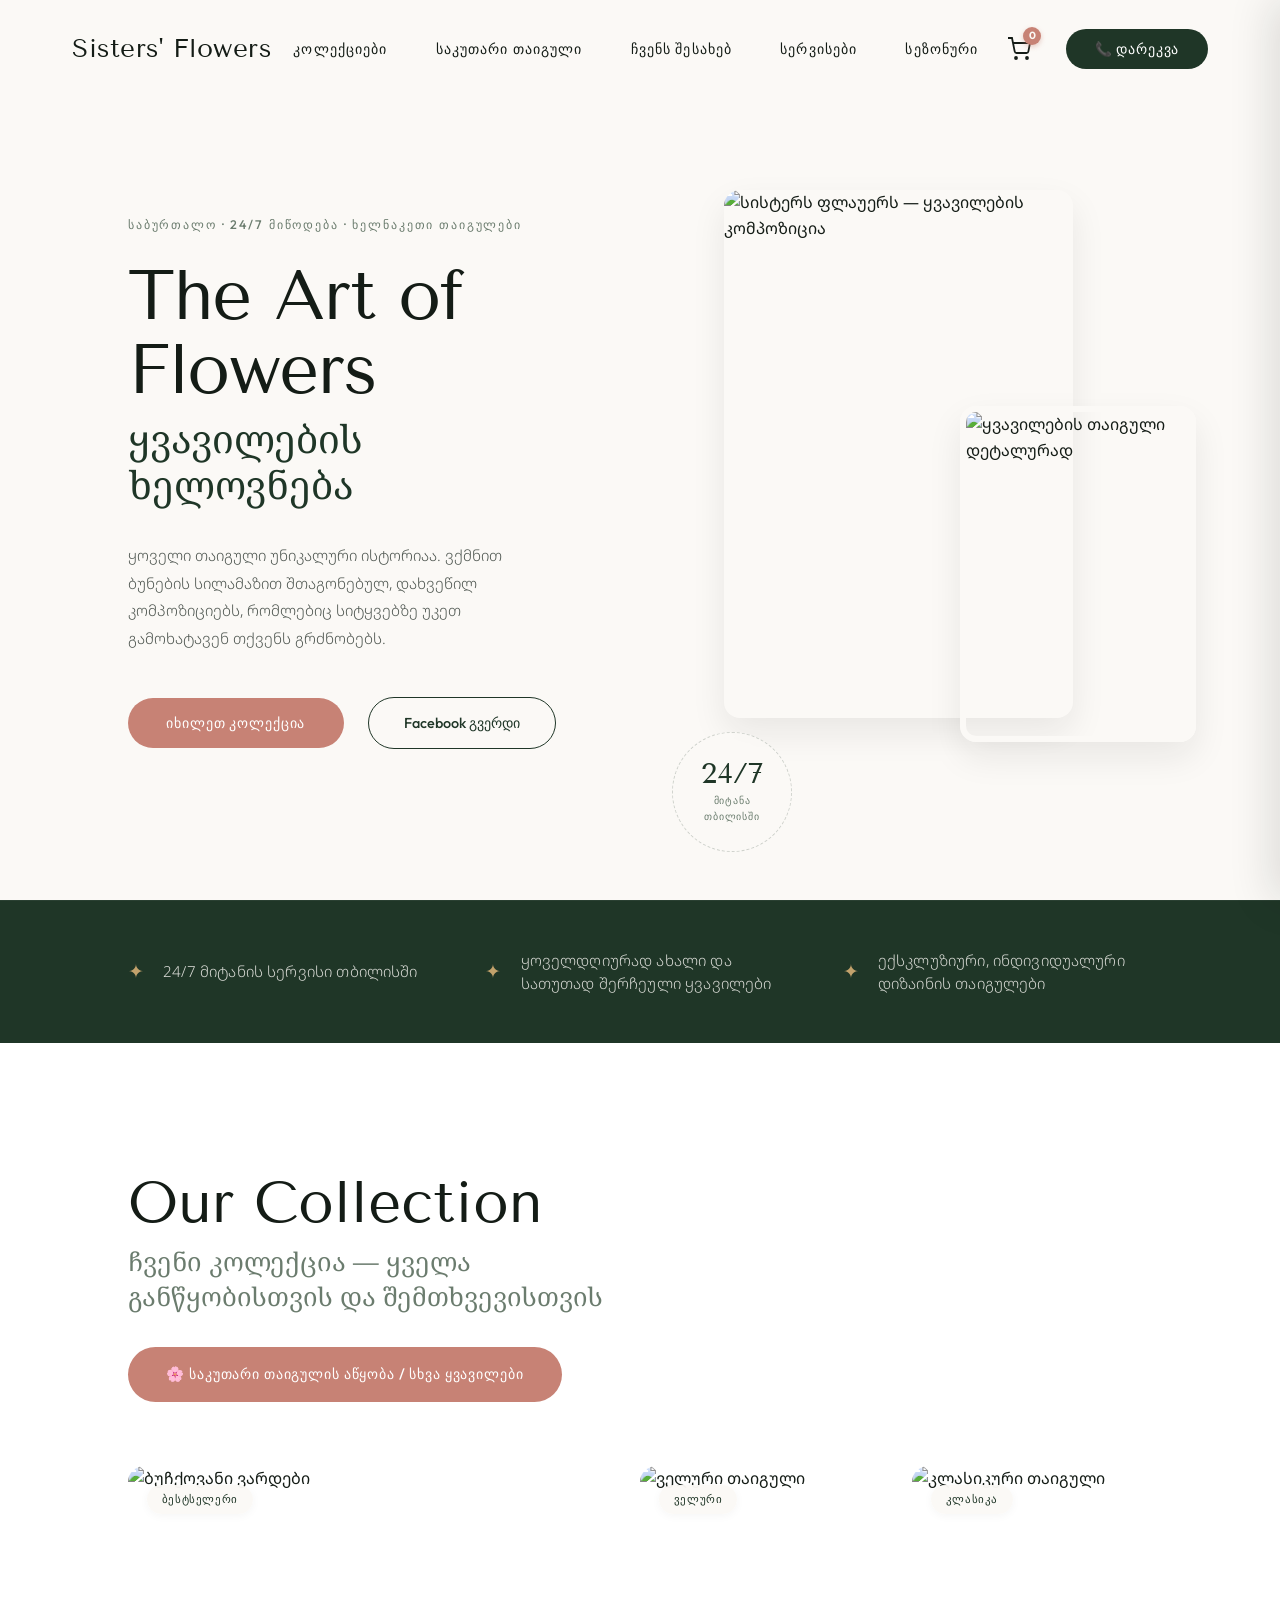
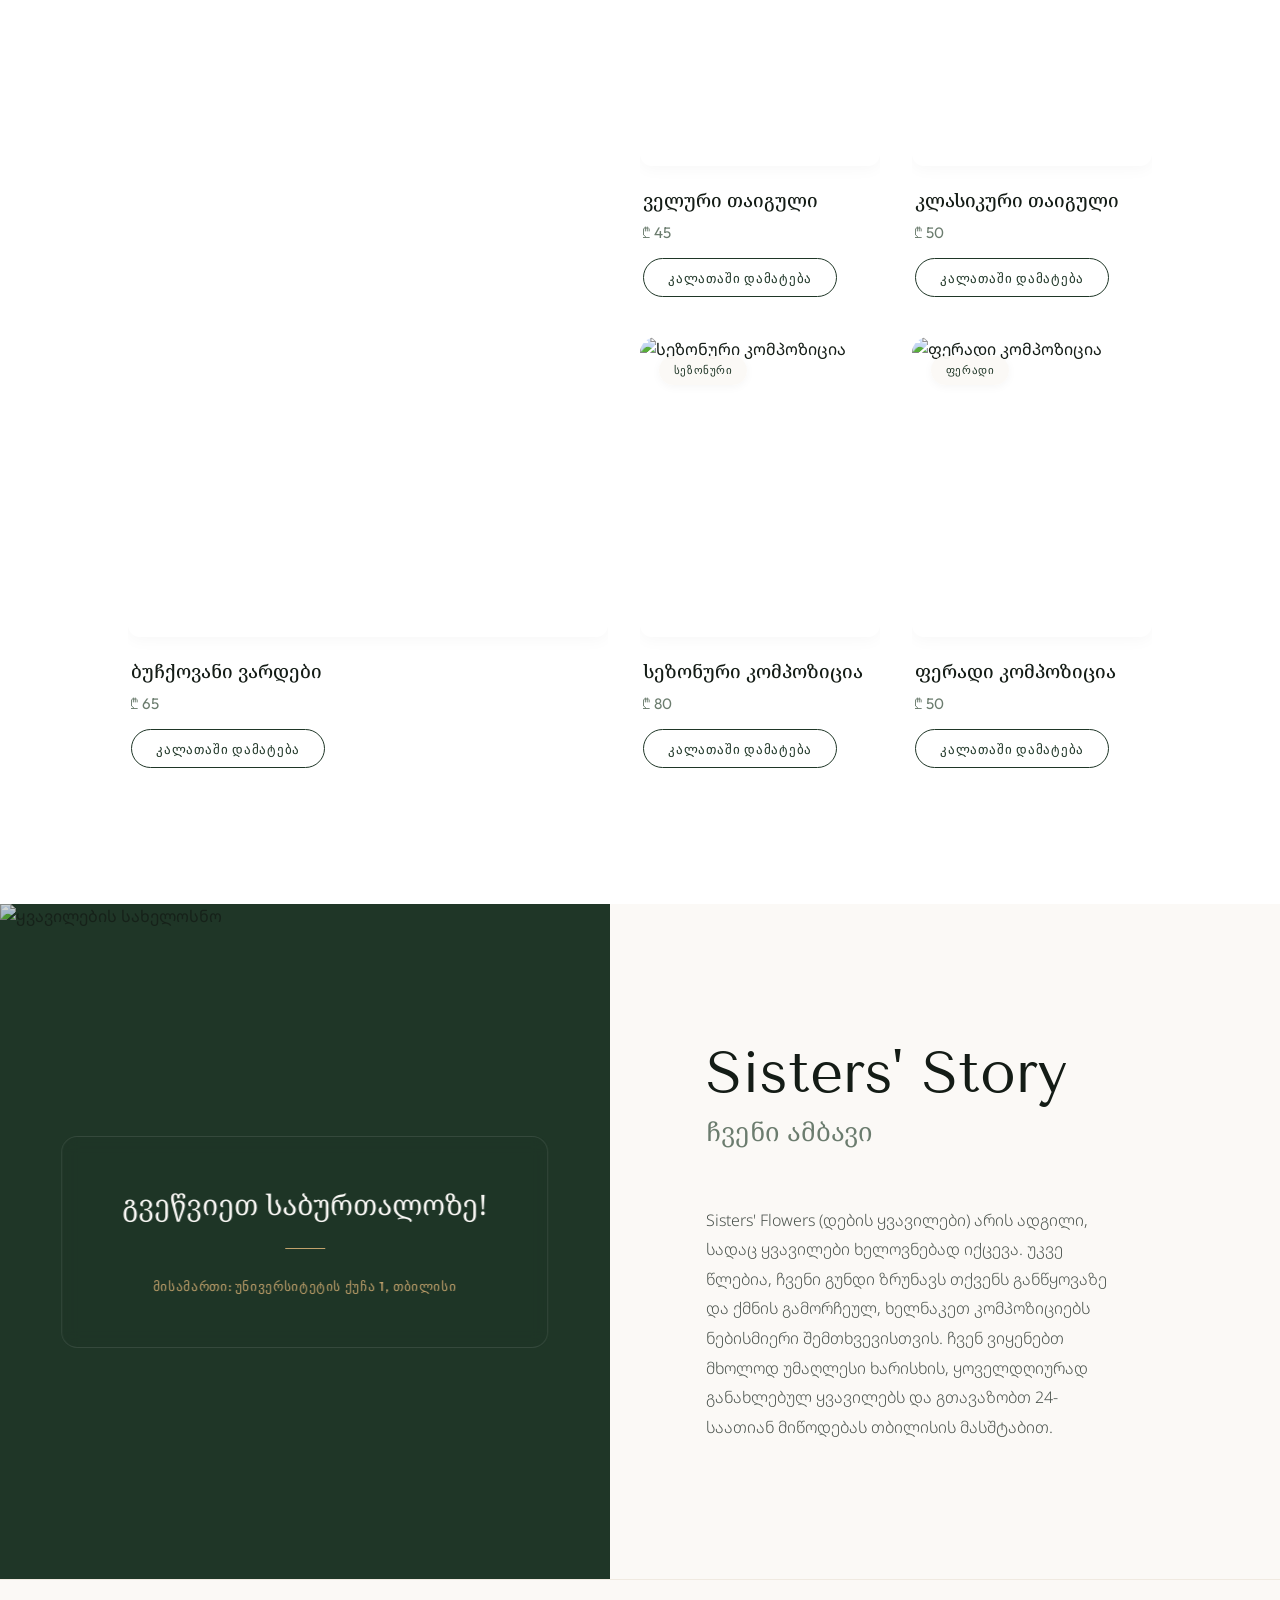
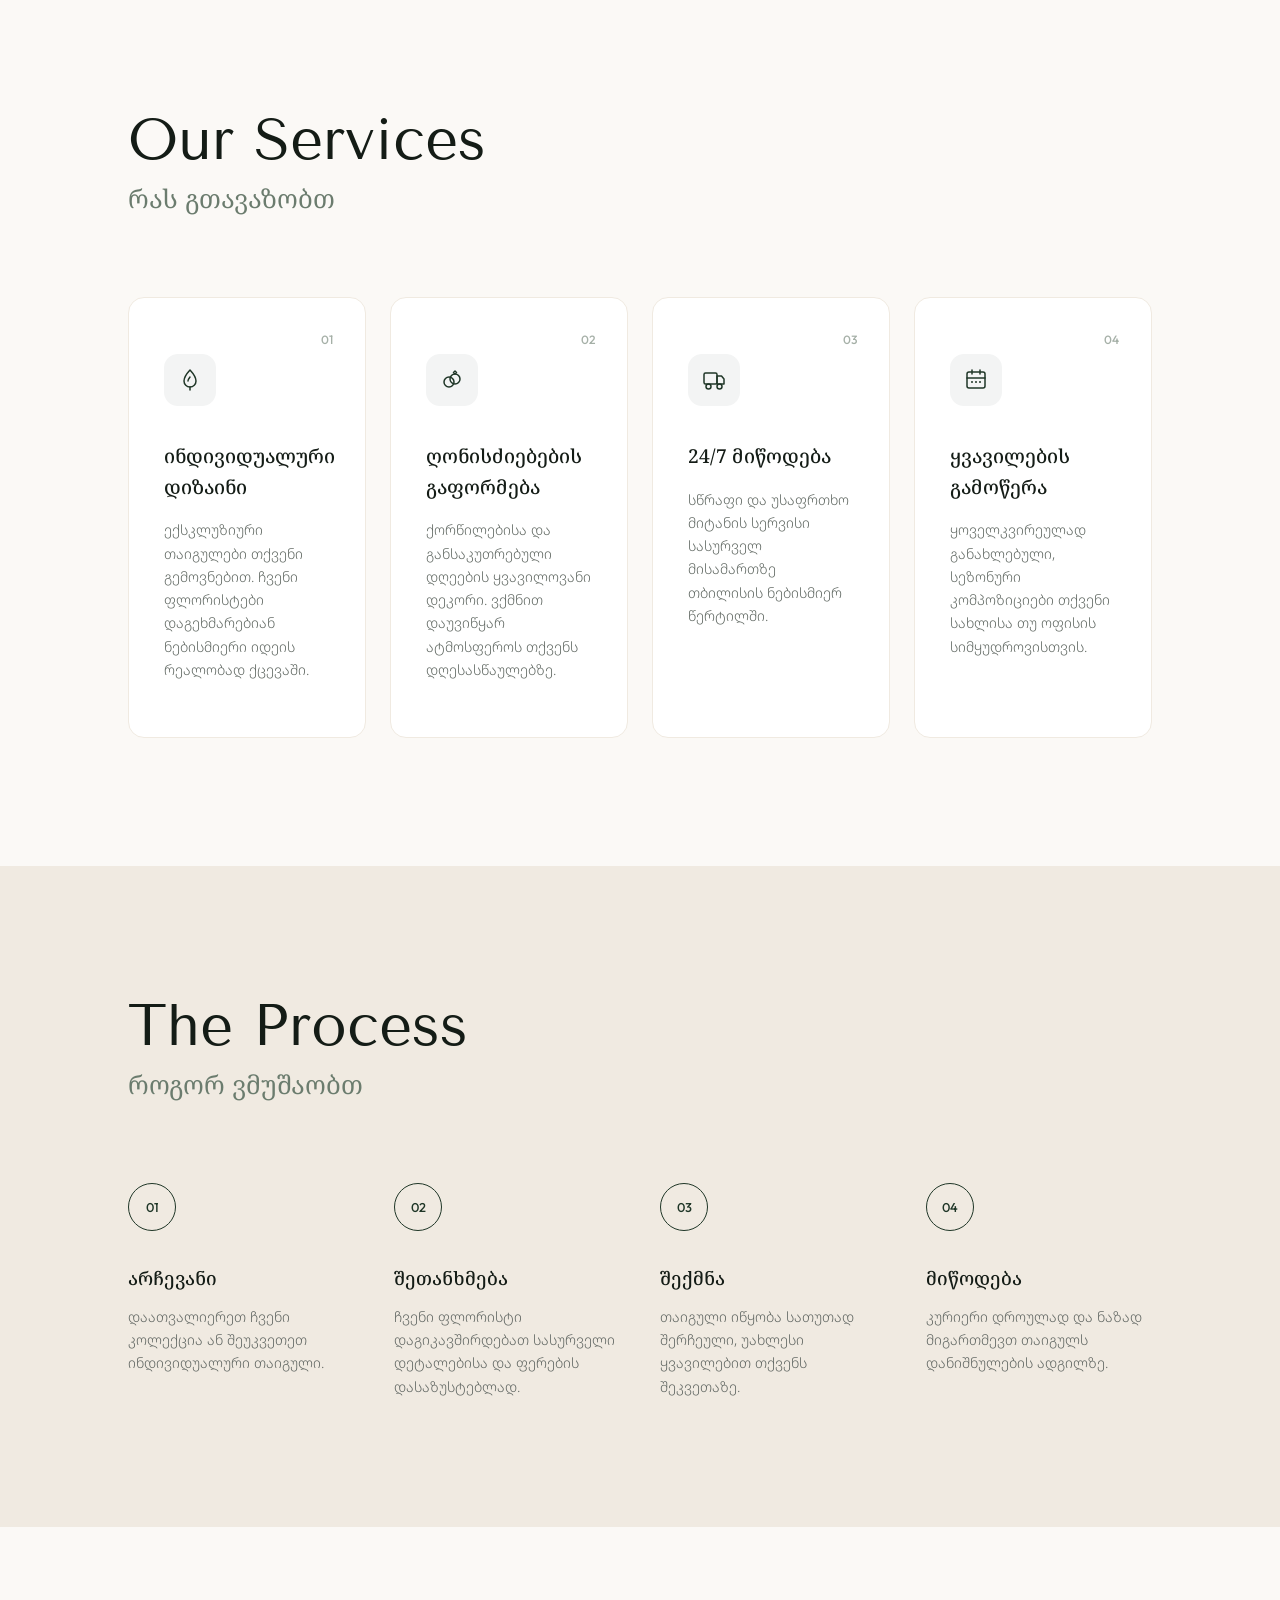
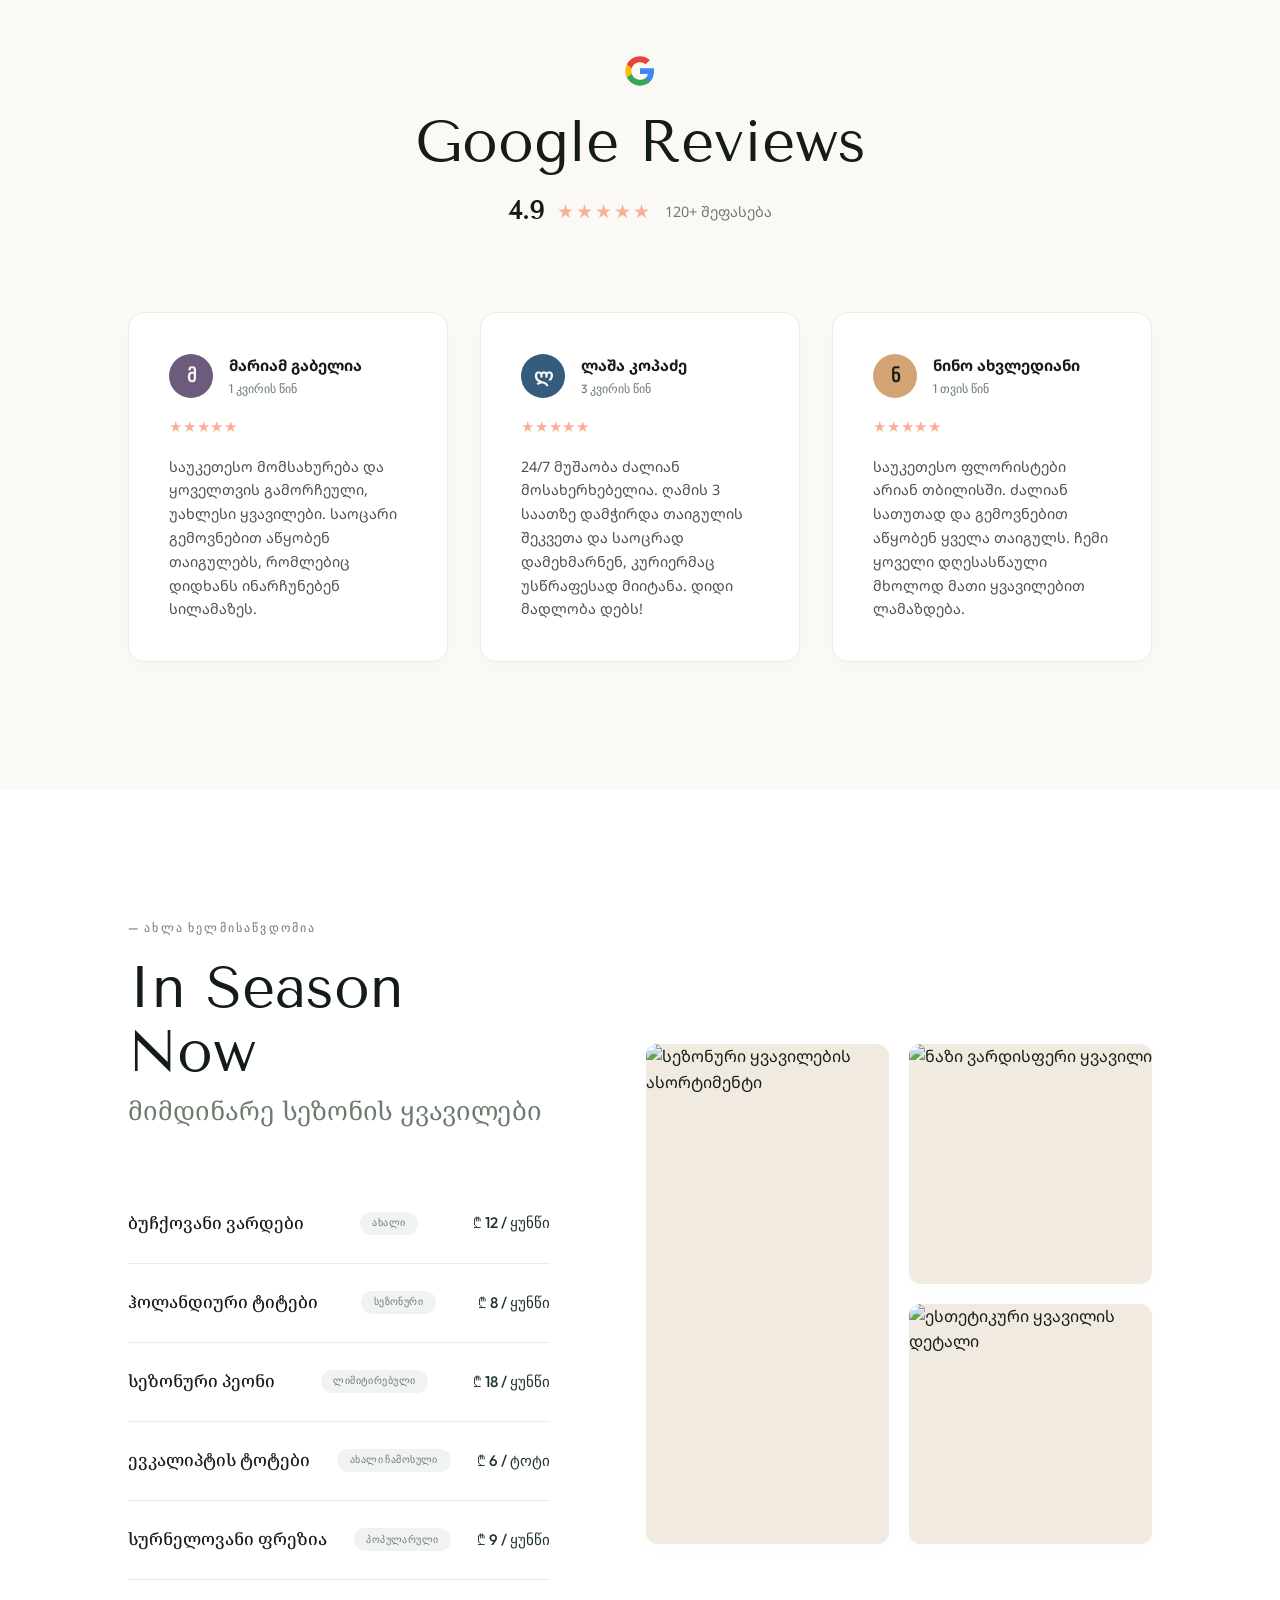
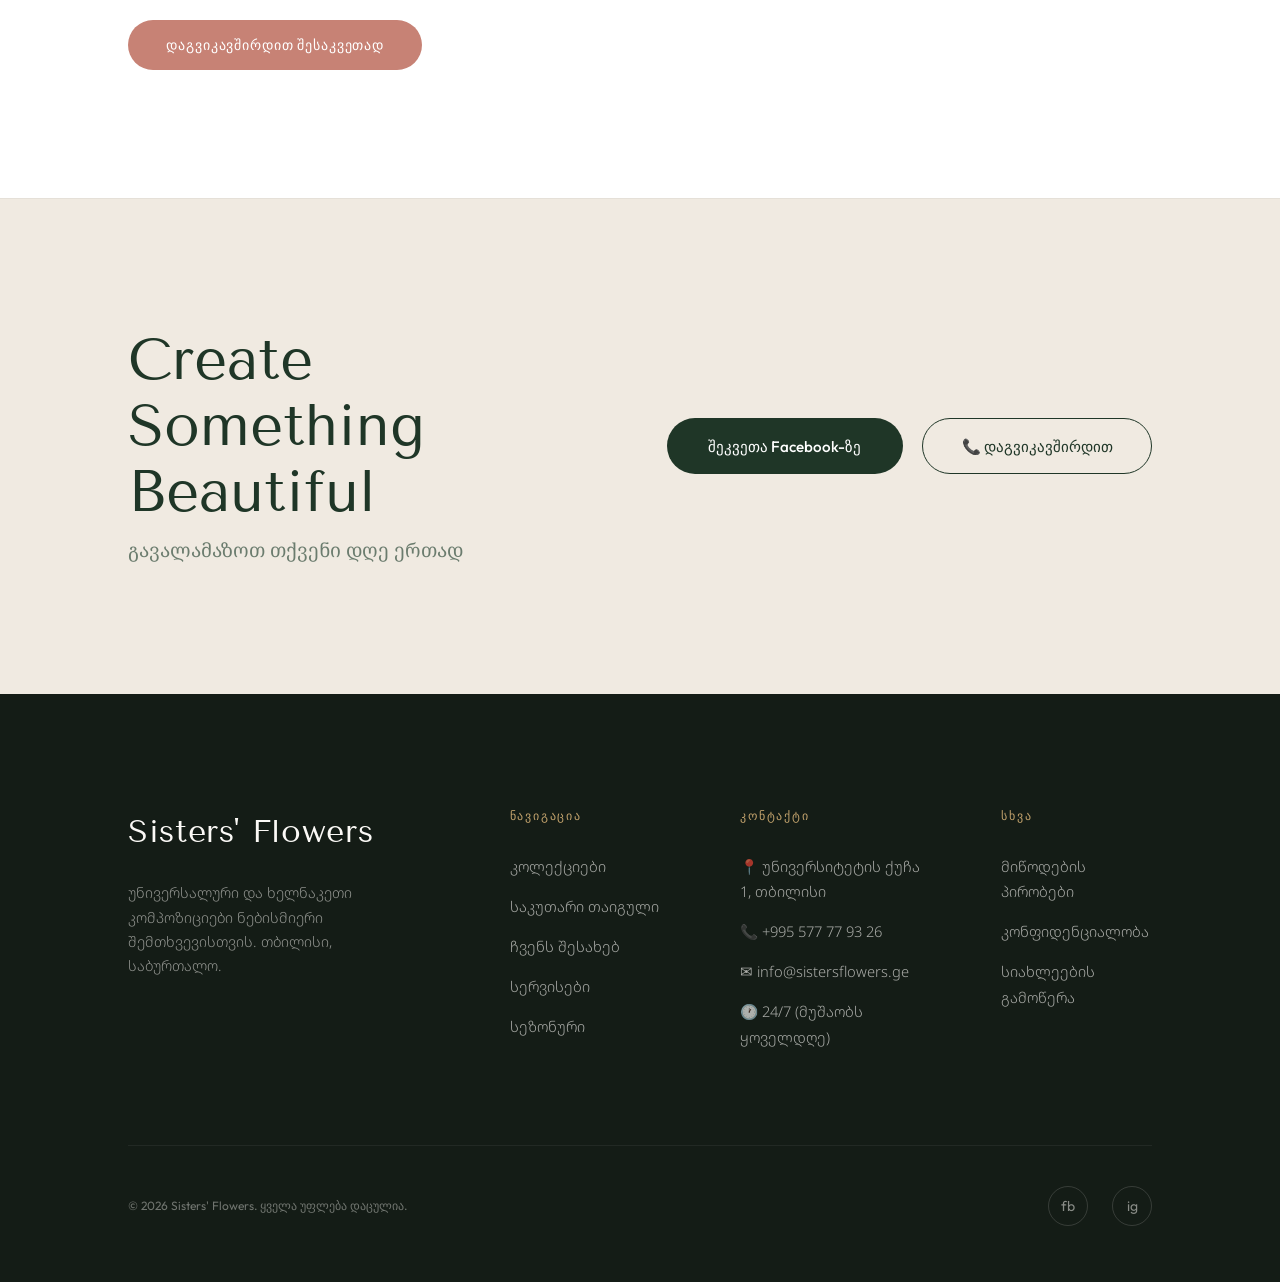
==== index.html @ 65e95473 "Add files via upload" ====
<!DOCTYPE html>
<html lang="ka">

<head>
  <meta charset="UTF-8" />
  <meta name="viewport" content="width=device-width, initial-scale=1.0" />
  <title>Sisters' Flowers — ყვავილების მაღაზია თბილისში | 24/7 მიწოდება</title>
  <meta name="description"
    content="სისტერს ფლაუერსი (Sisters' Flowers) გთავაზობთ ექსკლუზიურ ხელნაკეთ თაიგულებსა და ყვავილების კომპოზიციებს თბილისში. 24-საათიანი სწრაფი მიწოდება." />
  <link rel="preconnect" href="https://fonts.googleapis.com" />
  <link rel="preconnect" href="https://fonts.gstatic.com" crossorigin />
  <link
    href="https://fonts.googleapis.com/css2?family=Cormorant+Garamond:ital,wght@0,300;0,400;0,500;0,600;1,300;1,400&family=Noto+Serif+Georgian:wght@300;400;500;600&family=Noto+Sans+Georgian:wght@300;400;500&family=Outfit:wght@300;400;500&family=Tenor+Sans&display=swap"
    rel="stylesheet" />
  <link rel="stylesheet" href="style.css" />
</head>

<body>

  <!-- NAV -->
  <nav id="nav">
    <a href="#" class="nav-logo">Sisters' Flowers</a>
    <ul class="nav-links">
      <li><a href="#collections">კოლექციები</a></li>
      <li><a href="custom.html">საკუთარი თაიგული</a></li>
      <li><a href="#about">ჩვენს შესახებ</a></li>
      <li><a href="#services">სერვისები</a></li>
      <li><a href="#seasonal">სეზონური</a></li>
    </ul>
    <div class="nav-actions">
      <button class="nav-cart-btn" id="cartBtn" aria-label="კალათა">
        <svg class="cart-icon" viewBox="0 0 24 24" fill="none" stroke="currentColor" stroke-width="1.8">
          <circle cx="9" cy="21" r="1" />
          <circle cx="20" cy="21" r="1" />
          <path d="M1 1h4l2.68 13.39a2 2 0 0 0 2 1.61h9.72a2 2 0 0 0 2-1.61L23 6H6" />
        </svg>
        <span class="cart-badge" id="cartBadge">0</span>
      </button>
      <button class="nav-cta" onclick="window.location.href='tel:+995577779326'">📞 დარეკვა</button>
    </div>
  </nav>

  <!-- HERO -->
  <section class="hero">
    <div class="hero-left">
      <p class="hero-eyebrow">საბურთალო · 24/7 მიწოდება · ხელნაკეთი თაიგულები</p>
      <h1 class="hero-title">The Art of<br />Flowers</h1>
      <h2 class="hero-title-ka">ყვავილების ხელოვნება</h2>
      <p class="hero-desc">
        ყოველი თაიგული უნიკალური ისტორიაა. ვქმნით ბუნების სილამაზით შთაგონებულ, დახვეწილ კომპოზიციებს, რომლებიც
        სიტყვებზე უკეთ გამოხატავენ თქვენს გრძნობებს.
      </p>
      <div class="hero-actions">
        <button class="btn-primary"
          onclick="document.getElementById('collections').scrollIntoView({behavior: 'smooth'})"><span>იხილეთ
            კოლექცია</span></button>
        <button class="btn-ghost" onclick="window.open('https://www.facebook.com/Sistersflowers2', '_blank')">Facebook
          გვერდი</button>
      </div>
    </div>
    <div class="hero-right">
      <div class="hero-collage">
        <div class="hero-img-wrapper main">
          <img class="hero-img"
            src="https://scontent.fkut1-1.fna.fbcdn.net/v/t39.30808-6/484903293_959763386301875_2495353434103091000_n.jpg?_nc_cat=101&ccb=1-7&_nc_sid=127cfc&_nc_ohc=Um-zf-csWYQQ7kNvwGvIdwK&_nc_oc=AdoDPqP-QsxGObR28s-anqePuCqrOPCHVda4hVdCZGspRMgoQxMPTpBBHUUQeItIRVu9R9I0eRgb4hvcYaGtPDdH&_nc_zt=23&_nc_ht=scontent.fkut1-1.fna&_nc_gid=m_I78WBPw6Btrs-WXbDo3w&_nc_ss=7b289&oh=00_Af564DK6Fno4qJ3zlxFJpdTNtAUhcQjYiDidbuV5ku6tHA&oe=6A1B7ED1"
            alt="სისტერს ფლაუერს — ყვავილების კომპოზიცია" />
        </div>
        <div class="hero-img-wrapper detail reveal reveal-delay-1">
          <img class="hero-img-detail"
            src="https://scontent.fkut1-1.fna.fbcdn.net/v/t51.75761-15/464906828_18050660098941147_2177758919750217736_n.jpg?stp=dst-jpegr_tt6&_nc_cat=100&ccb=1-7&_nc_sid=127cfc&_nc_eui2=AeGfEieM0ORiMMw0pRHBgwdL_ydxrJMLZ4L_J3Gskwtngv_VzQh-vJD5RFwuRSrp-UgQ8mWMAQSR8IWNIf5G4yqB&_nc_ohc=iQRzkQyn650Q7kNvwFW-lfy&_nc_oc=Adqe3mE5RPst9TOpQK4JyK0CRSxB1wrffcdP2BVuCQnPGGG-6jvOzKKm7pDHqTYJkO9qjS-FlMc_V5mwIAky75nj&_nc_zt=23&se=-1&_nc_ht=scontent.fkut1-1.fna&_nc_gid=9JpTHzz32RamLA0r18M9EQ&_nc_ss=7b2a8&oh=00_Af7GmhfaZcFyBz-IGmMCO5JZRpTyUt0jXfqKm4CWVtX95Q&oe=6A1B98D4"
            alt="ყვავილების თაიგული დეტალურად" />
        </div>
      </div>
      <div class="hero-badge">
        <div class="hero-badge-inner">
          <div class="hero-badge-num">24/7</div>
          <div class="hero-badge-text">მიტანა<br />თბილისში</div>
        </div>
      </div>
    </div>
  </section>

  <!-- BRAND VALUES -->
  <section class="brand-values">
    <div class="brand-value-item">
      <span class="val-icon">✦</span>
      <span class="val-text">24/7 მიტანის სერვისი თბილისში</span>
    </div>
    <div class="brand-value-item">
      <span class="val-icon">✦</span>
      <span class="val-text">ყოველდღიურად ახალი და სათუთად შერჩეული ყვავილები</span>
    </div>
    <div class="brand-value-item">
      <span class="val-icon">✦</span>
      <span class="val-text">ექსკლუზიური, ინდივიდუალური დიზაინის თაიგულები</span>
    </div>
  </section>

  <!-- COLLECTIONS -->
  <section class="collections" id="collections">
    <div class="collections-header reveal"
      style="display: flex; justify-content: space-between; align-items: flex-end; flex-wrap: wrap; gap: 2rem; margin-bottom: 3.5rem;">
      <div>
        <h2 class="section-title">Our Collection</h2>
        <p class="section-title-ka" style="margin-bottom: 0;">ჩვენი კოლექცია — ყველა განწყობისთვის და შემთხვევისთვის</p>
      </div>
      <a href="custom.html" class="btn-primary" style="text-decoration: none; margin-bottom: 0.5rem;"><span>🌸 საკუთარი
          თაიგულის აწყობა / სხვა ყვავილები</span></a>
    </div>
    <div class="collections-grid" id="collectionsGrid">
      <!-- Dynamically populated via main.js -->
    </div>
  </section>

  <!-- ABOUT -->
  <section class="about" id="about">
    <div class="about-visual">
      <img class="about-img"
        src="https://lh3.googleusercontent.com/gps-cs-s/APNQkAE4dgBA_kB5wQBvYQsCqnuBXjElTw9V5qEfGbW6FouaewEQEDg1Q4Wi_egr7QMQyNyDq9Be8t-k-9gtYaZ-ZJkeKt4Umf_rFUtL_ahw4DZfbSctv06l0J4cpxKqh_SyXjd7HgLQ5A=s1360-w1360-h1020-rw"
        alt="ყვავილების სახელოსნო" />
      <div class="about-quote">
        <p class="about-quote-text">გვეწვიეთ საბურთალოზე!</p>
        <span class="about-quote-line"></span>
        <a href="https://maps.app.goo.gl/wh7ZXLwAnUTgk17H6" class="location" target="_blank">მისამართი: უნივერსიტეტის
          ქუჩა 1, თბილისი</a>
      </div>
    </div>
    <div class="about-content">
      <h2 class="section-title reveal">Sisters' Story</h2>
      <p class="section-title-ka reveal">ჩვენი ამბავი</p>
      <p class="about-body reveal">
        Sisters' Flowers (დების ყვავილები) არის ადგილი, სადაც ყვავილები ხელოვნებად იქცევა. უკვე წლებია, ჩვენი გუნდი
        ზრუნავს თქვენს განწყოვაზე და ქმნის გამორჩეულ, ხელნაკეთ კომპოზიციებს ნებისმიერი შემთხვევისთვის. ჩვენ ვიყენებთ
        მხოლოდ უმაღლესი ხარისხის, ყოველდღიურად განახლებულ ყვავილებს და გთავაზობთ 24-საათიან მიწოდებას თბილისის
        მასშტაბით.
      </p>
    </div>
  </section>

  <!-- SERVICES -->
  <section class="services" id="services">
    <div class="services-header">
      <h2 class="section-title reveal">Our Services</h2>
      <p class="section-title-ka reveal">რას გთავაზობთ</p>
    </div>
    <div class="services-grid">
      <div class="service-item reveal">
        <span class="service-num">01</span>
        <div class="service-icon-container">
          <!-- Flower Stem SVG -->
          <svg class="service-svg" viewBox="0 0 24 24" fill="none" stroke="currentColor" stroke-width="1.5">
            <path d="M12 2C12 2 6 8.5 6 13C6 16.3137 8.68629 19 12 19C15.3137 19 18 16.3137 18 13C18 8.5 12 2 12 2Z"
              stroke-linecap="round" stroke-linejoin="round" />
            <path d="M12 19V22" stroke-linecap="round" stroke-linejoin="round" />
            <path d="M12 9C12 9 10 11.5 10 13" stroke-linecap="round" stroke-linejoin="round" />
          </svg>
        </div>
        <h3 class="service-name">ინდივიდუალური დიზაინი</h3>
        <p class="service-desc">ექსკლუზიური თაიგულები თქვენი გემოვნებით. ჩვენი ფლორისტები დაგეხმარებიან ნებისმიერი იდეის
          რეალობად ქცევაში.</p>
      </div>
      <div class="service-item reveal reveal-delay-1">
        <span class="service-num">02</span>
        <div class="service-icon-container">
          <!-- Wedding Rings SVG -->
          <svg class="service-svg" viewBox="0 0 24 24" fill="none" stroke="currentColor" stroke-width="1.5">
            <!-- Ring 1 (Left) -->
            <circle cx="9" cy="14" r="5" stroke-linecap="round" stroke-linejoin="round" />
            <!-- Ring 2 (Right) -->
            <circle cx="15" cy="11" r="5" stroke-linecap="round" stroke-linejoin="round" />
            <!-- Diamond Gem on Ring 2 -->
            <path d="M15 6L16.5 4.5L15 3L13.5 4.5Z" fill="none" stroke-linecap="round" stroke-linejoin="round" />
          </svg>
        </div>
        <h3 class="service-name">ღონისძიებების გაფორმება</h3>
        <p class="service-desc">ქორწილებისა და განსაკუთრებული დღეების ყვავილოვანი დეკორი. ვქმნით დაუვიწყარ ატმოსფეროს
          თქვენს დღესასწაულებზე.</p>
      </div>
      <div class="service-item reveal reveal-delay-2">
        <span class="service-num">03</span>
        <div class="service-icon-container">
          <!-- Delivery Truck SVG -->
          <svg class="service-svg" viewBox="0 0 24 24" fill="none" stroke="currentColor" stroke-width="1.5">
            <rect x="2" y="5" width="13" height="11" rx="1.5" stroke-linecap="round" stroke-linejoin="round" />
            <path d="M15 8H19.5L22 11V16H15V8Z" stroke-linecap="round" stroke-linejoin="round" />
            <circle cx="6.5" cy="18.5" r="2.5" />
            <circle cx="17.5" cy="18.5" r="2.5" />
          </svg>
        </div>
        <h3 class="service-name">24/7 მიწოდება</h3>
        <p class="service-desc">სწრაფი და უსაფრთხო მიტანის სერვისი სასურველ მისამართზე თბილისის ნებისმიერ წერტილში.</p>
      </div>
      <div class="service-item reveal reveal-delay-3">
        <span class="service-num">04</span>
        <div class="service-icon-container">
          <!-- Subscription Calendar SVG -->
          <svg class="service-svg" viewBox="0 0 24 24" fill="none" stroke="currentColor" stroke-width="1.5">
            <rect x="3" y="4" width="18" height="16" rx="2" stroke-linecap="round" stroke-linejoin="round" />
            <line x1="16" y1="2" x2="16" y2="6" stroke-linecap="round" stroke-linejoin="round" />
            <line x1="8" y1="2" x2="8" y2="6" stroke-linecap="round" stroke-linejoin="round" />
            <line x1="3" y1="10" x2="21" y2="10" stroke-linecap="round" stroke-linejoin="round" />
            <path d="M8 14H8.01" stroke-linecap="round" stroke-linejoin="round" stroke-width="2" />
            <path d="M12 14H12.01" stroke-linecap="round" stroke-linejoin="round" stroke-width="2" />
            <path d="M16 14H16.01" stroke-linecap="round" stroke-linejoin="round" stroke-width="2" />
          </svg>
        </div>
        <h3 class="service-name">ყვავილების გამოწერა</h3>
        <p class="service-desc">ყოველკვირეულად განახლებული, სეზონური კომპოზიციები თქვენი სახლისა თუ ოფისის
          სიმყუდროვისთვის.</p>
      </div>
    </div>
  </section>

  <!-- PROCESS -->
  <section class="process">
    <div class="process-header">
      <h2 class="section-title reveal">The Process</h2>
      <p class="section-title-ka reveal">როგორ ვმუშაობთ</p>
    </div>
    <div class="process-steps">
      <div class="step reveal">
        <div class="step-circle"><span class="step-circle-num">01</span></div>
        <div class="step-title">არჩევანი</div>
        <p class="step-desc">დაათვალიერეთ ჩვენი კოლექცია ან შეუკვეთეთ ინდივიდუალური თაიგული.</p>
      </div>
      <div class="step reveal reveal-delay-1">
        <div class="step-circle"><span class="step-circle-num">02</span></div>
        <div class="step-title">შეთანხმება</div>
        <p class="step-desc">ჩვენი ფლორისტი დაგიკავშირდებათ სასურველი დეტალებისა და ფერების დასაზუსტებლად.</p>
      </div>
      <div class="step reveal reveal-delay-2">
        <div class="step-circle"><span class="step-circle-num">03</span></div>
        <div class="step-title">შექმნა</div>
        <p class="step-desc">თაიგული იწყობა სათუთად შერჩეული, უახლესი ყვავილებით თქვენს შეკვეთაზე.</p>
      </div>
      <div class="step reveal reveal-delay-3">
        <div class="step-circle"><span class="step-circle-num">04</span></div>
        <div class="step-title">მიწოდება</div>
        <p class="step-desc">კურიერი დროულად და ნაზად მიგართმევთ თაიგულს დანიშნულების ადგილზე.</p>
      </div>
    </div>
  </section>

  <!-- GOOGLE REVIEWS -->
  <section class="google-reviews" id="reviews">
    <div class="reviews-header reveal">
      <div class="google-logo">
        <svg viewBox="0 0 24 24" width="32" height="32">
          <path
            d="M22.56 12.25c0-.78-.07-1.53-.2-2.25H12v4.26h5.92c-.26 1.37-1.04 2.53-2.21 3.31v2.77h3.57c2.08-1.92 3.28-4.74 3.28-8.09z"
            fill="#4285F4" />
          <path
            d="M12 23c2.97 0 5.46-.98 7.28-2.66l-3.57-2.77c-.98.66-2.23 1.06-3.71 1.06-2.86 0-5.29-1.93-6.16-4.53H2.18v2.84C3.99 20.53 7.7 23 12 23z"
            fill="#34A853" />
          <path
            d="M5.84 14.09c-.22-.66-.35-1.36-.35-2.09s.13-1.43.35-2.09V7.06H2.18C1.43 8.55 1 10.22 1 12s.43 3.45 1.18 4.94l2.85-2.22.81-.63z"
            fill="#FBBC05" />
          <path
            d="M12 5.38c1.62 0 3.06.56 4.21 1.64l3.15-3.15C17.45 2.09 14.97 1 12 1 7.7 1 3.99 3.47 2.18 7.06l3.66 2.84c.87-2.6 3.3-4.52 6.16-4.52z"
            fill="#EA4335" />
        </svg>
      </div>
      <h2 class="section-title">Google Reviews</h2>
      <div class="overall-rating">
        <span class="rating-score">4.9</span>
        <span class="rating-stars">★★★★★</span>
        <span class="rating-count">120+ შეფასება</span>
      </div>
    </div>
    <div class="reviews-grid">
      <div class="review-card reveal">
        <div class="review-user">
          <div class="user-avatar" style="background-color: #6C5B7B;">მ</div>
          <div class="user-info">
            <h4 class="user-name">მარიამ გაბელია</h4>
            <span class="review-date">1 კვირის წინ</span>
          </div>
        </div>
        <div class="review-stars">★★★★★</div>
        <p class="review-text">საუკეთესო მომსახურება და ყოველთვის გამორჩეული, უახლესი ყვავილები. საოცარი გემოვნებით
          აწყობენ თაიგულებს, რომლებიც დიდხანს ინარჩუნებენ სილამაზეს.</p>
      </div>
      <div class="review-card reveal reveal-delay-1">
        <div class="review-user">
          <div class="user-avatar" style="background-color: #355C7D;">ლ</div>
          <div class="user-info">
            <h4 class="user-name">ლაშა კოპაძე</h4>
            <span class="review-date">3 კვირის წინ</span>
          </div>
        </div>
        <div class="review-stars">★★★★★</div>
        <p class="review-text">24/7 მუშაობა ძალიან მოსახერხებელია. ღამის 3 საათზე დამჭირდა თაიგულის შეკვეთა და საოცრად
          დამეხმარნენ, კურიერმაც უსწრაფესად მიიტანა. დიდი მადლობა დებს!</p>
      </div>
      <div class="review-card reveal reveal-delay-2">
        <div class="review-user">
          <div class="user-avatar" style="background-color: #D4A373; color: #141C16;">ნ</div>
          <div class="user-info">
            <h4 class="user-name">ნინო ახვლედიანი</h4>
            <span class="review-date">1 თვის წინ</span>
          </div>
        </div>
        <div class="review-stars">★★★★★</div>
        <p class="review-text">საუკეთესო ფლორისტები არიან თბილისში. ძალიან სათუთად და გემოვნებით აწყობენ ყველა თაიგულს.
          ჩემი ყოველი დღესასწაული მხოლოდ მათი ყვავილებით ლამაზდება.</p>
      </div>
    </div>
  </section>

  <!-- SEASONAL -->
  <section class="seasonal" id="seasonal">
    <div class="seasonal-inner">
      <div>
        <p class="section-label reveal">— ახლა ხელმისაწვდომია</p>
        <h2 class="section-title reveal">In Season Now</h2>
        <p class="section-title-ka reveal">მიმდინარე სეზონის ყვავილები</p>
        <ul class="seasonal-list">
          <li class="seasonal-item reveal">
            <span class="seasonal-item-name">ბუჩქოვანი ვარდები</span>
            <span class="seasonal-item-tag">ახალი</span>
            <span class="seasonal-item-price">₾ 12 / ყუნწი</span>
          </li>
          <li class="seasonal-item reveal reveal-delay-1">
            <span class="seasonal-item-name">ჰოლანდიური ტიტები</span>
            <span class="seasonal-item-tag">სეზონური</span>
            <span class="seasonal-item-price">₾ 8 / ყუნწი</span>
          </li>
          <li class="seasonal-item reveal reveal-delay-2">
            <span class="seasonal-item-name">სეზონური პეონი</span>
            <span class="seasonal-item-tag">ლიმიტირებული</span>
            <span class="seasonal-item-price">₾ 18 / ყუნწი</span>
          </li>
          <li class="seasonal-item reveal reveal-delay-3">
            <span class="seasonal-item-name">ევკალიპტის ტოტები</span>
            <span class="seasonal-item-tag">ახალი ჩამოსული</span>
            <span class="seasonal-item-price">₾ 6 / ტოტი</span>
          </li>
          <li class="seasonal-item reveal">
            <span class="seasonal-item-name">სურნელოვანი ფრეზია</span>
            <span class="seasonal-item-tag">პოპულარული</span>
            <span class="seasonal-item-price">₾ 9 / ყუნწი</span>
          </li>
        </ul>
        <div style="margin-top:2.5rem" class="reveal">
          <button class="btn-primary"
            onclick="window.open('https://www.facebook.com/Sistersflowers2', '_blank')"><span>დაგვიკავშირდით
              შესაკვეთად</span></button>
        </div>
      </div>
      <div class="seasonal-gallery reveal">
        <div class="sg-item">
          <img class="sg-img" src="https://images.unsplash.com/photo-1495379572396-5f29c0aa6cf0?w=500&q=80"
            alt="სეზონური ყვავილების ასორტიმენტი" />
        </div>
        <div class="sg-item">
          <img class="sg-img" src="https://images.unsplash.com/photo-1459156212016-c812468e2115?w=400&q=80"
            alt="ნაზი ვარდისფერი ყვავილი" />
        </div>
        <div class="sg-item">
          <img class="sg-img" src="https://images.unsplash.com/photo-1583922606661-0822ed0bd916?w=400&q=80"
            alt="ესთეტიკური ყვავილის დეტალი" />
        </div>
      </div>
    </div>
  </section>

  <!-- CTA BAND -->
  <section class="cta-band">
    <div>
      <h2 class="cta-title reveal">Create Something<br />Beautiful</h2>
      <p class="cta-title-ka reveal">გავალამაზოთ თქვენი დღე ერთად</p>
    </div>
    <div class="cta-actions reveal">
      <button class="btn-light" onclick="window.open('https://www.facebook.com/Sistersflowers2', '_blank')">შეკვეთა
        Facebook-ზე</button>
      <button class="btn-outline-light" onclick="window.location.href='tel:+995577779326'">📞 დაგვიკავშირდით</button>
    </div>
  </section>

  <!-- FOOTER -->
  <footer>
    <div class="footer-top">
      <div class="footer-brand">
        <a href="#" class="nav-logo">Sisters' Flowers</a>
        <p>უნივერსალური და ხელნაკეთი კომპოზიციები ნებისმიერი შემთხვევისთვის. თბილისი, საბურთალო.</p>
      </div>
      <div>
        <p class="footer-col-title">ნავიგაცია</p>
        <ul class="footer-links">
          <li><a href="#collections">კოლექციები</a></li>
          <li><a href="custom.html">საკუთარი თაიგული</a></li>
          <li><a href="#about">ჩვენს შესახებ</a></li>
          <li><a href="#services">სერვისები</a></li>
          <li><a href="#seasonal">სეზონური</a></li>
        </ul>
      </div>
      <div>
        <p class="footer-col-title">კონტაქტი</p>
        <ul class="footer-links">
          <li><a href="https://maps.app.goo.gl/wh7ZXLwAnUTgk17H6" target="_blank">📍 უნივერსიტეტის ქუჩა 1, თბილისი</a>
          </li>
          <li><a href="tel:+995577779326">📞 +995 577 77 93 26</a></li>
          <li><a href="mailto:info@sistersflowers.ge">✉ info@sistersflowers.ge</a></li>
          <li><a href="#">🕐 24/7 (მუშაობს ყოველდღე)</a></li>
        </ul>
      </div>
      <div>
        <p class="footer-col-title">სხვა</p>
        <ul class="footer-links">
          <li><a href="#">მიწოდების პირობები</a></li>
          <li><a href="#">კონფიდენციალობა</a></li>
          <li><a href="#">სიახლეების გამოწერა</a></li>
        </ul>
      </div>
    </div>
    <div class="footer-bottom">
      <p class="footer-copy">© 2026 Sisters' Flowers. ყველა უფლება დაცულია.</p>
      <div class="footer-social">
        <a href="https://www.facebook.com/Sistersflowers2" target="_blank" class="social-link">fb</a>
        <a href="https://www.instagram.com/sisters_flowers.geo/" target="_blank" class="social-link">ig</a>
      </div>
    </div>
  </footer>

  <!-- CART DRAWER -->
  <div class="cart-backdrop" id="cartBackdrop"></div>
  <div class="cart-drawer" id="cartDrawer">
    <div class="cart-drawer-header">
      <h3 class="drawer-title">შოპინგის კალათა</h3>
      <button class="drawer-close-btn" id="cartCloseBtn" aria-label="დახურვა">✕</button>
    </div>
    <div class="cart-drawer-content">
      <div class="cart-items-list" id="cartItemsList">
        <div class="cart-empty-message">კალათა ცარიელია</div>
      </div>
    </div>
    <div class="cart-drawer-footer" id="cartDrawerFooter" style="display: none;">
      <div class="cart-summary-row">
        <span>ჯამი:</span>
        <span class="cart-total-price" id="cartTotalPrice">₾ 0</span>
      </div>
      <button class="btn-primary checkout-btn" id="cartCheckoutBtn">შეკვეთის გაფორმება</button>
    </div>
  </div>

  <!-- CHECKOUT MODAL -->
  <div class="modal-backdrop" id="checkoutModal">
    <div class="modal-content">
      <button class="modal-close-btn" id="checkoutCloseBtn" aria-label="დახურვა">✕</button>
      <h3 class="modal-title">შეკვეთის გაფორმება</h3>
      <p class="modal-subtitle">შეავსეთ მონაცემები შეკვეთის დასასრულებლად</p>
      <form class="checkout-form" id="checkoutForm">
        <div class="form-group">
          <label for="clientName">სახელი *</label>
          <input type="text" id="clientName" required placeholder="თქვენი სახელი" />
        </div>
        <div class="form-group">
          <label for="clientPhone">ტელეფონის ნომერი *</label>
          <input type="tel" id="clientPhone" required placeholder="+995 5__ __ __ __" value="+995 " />
        </div>
        <div class="form-group">
          <label for="deliveryAddress">მიწოდების მისამართი *</label>
          <input type="text" id="deliveryAddress" required placeholder="ქუჩა, კორპუსი, ბინა" />
        </div>
        <div class="form-row">
          <div class="form-group">
            <label for="deliveryDate">მიტანის თარიღი *</label>
            <input type="date" id="deliveryDate" required />
          </div>
          <div class="form-group">
            <label for="deliveryTime">მიტანის დრო *</label>
            <select id="deliveryTime" required>
              <option value="" disabled selected>აირჩიეთ დრო</option>
              <option value="09:00 - 12:00">09:00 - 12:00</option>
              <option value="12:00 - 15:00">12:00 - 15:00</option>
              <option value="15:00 - 18:00">15:00 - 18:00</option>
              <option value="18:00 - 21:00">18:00 - 21:00</option>
              <option value="21:00 - 00:00">21:00 - 00:00 (ღამის მიწოდება)</option>
              <option value="00:00 - 09:00">00:00 - 09:00 (ღამის სპეციალური)</option>
            </select>
          </div>
        </div>
        <div class="form-group">
          <label for="cardText">მისალოცი ბარათის ტექსტი (სურვილისამებრ)</label>
          <textarea id="cardText" rows="3" placeholder="ჩაწერეთ ტექსტი, რომელიც თაიგულს მოჰყვება..."></textarea>
        </div>
        <div class="form-group">
          <label for="paymentMethod">გადახდის მეთოდი *</label>
          <select id="paymentMethod" required>
            <option value="bank_transfer">საბანკო გადარიცხვა (წინასწარ)</option>
            <option value="cash_on_delivery" selected>გადახდა კურიერთან (ნაღდი/ბარათი)</option>
          </select>
        </div>
        <div class="checkout-actions">
          <button type="submit" class="btn-primary submit-order-btn">
            <span>შეკვეთის გაგზავნა WhatsApp-ით</span>
          </button>
        </div>
      </form>
    </div>
  </div>

  <!-- SUCCESS MODAL -->
  <div class="modal-backdrop" id="successModal">
    <div class="modal-content success-content">
      <button class="modal-close-btn" id="successCloseBtnX" aria-label="დახურვა">✕</button>
      <div class="success-icon-badge">✓</div>
      <h3 class="modal-title">შეკვეთა მიღებულია!</h3>
      <p class="success-desc">გმადლობთ, რომ აირჩიეთ Sisters' Flowers. შეკვეთის დეტალები წარმატებით ჩამოყალიბდა.</p>
      <div class="order-summary-box" id="orderSummaryBox">
        <!-- Dynamic summary -->
      </div>
      <p class="success-next-step">გთხოვთ, გადახვიდეთ WhatsApp-ში ჩვენს ფლორისტთან დასაკავშირებლად, ან დაგვიკავშირდით
        ნომერზე: <strong>+995 577 77 93 26</strong>.</p>
      <div class="success-actions">
        <button class="btn-primary" id="successWhatsappBtn">გადასვლა WhatsApp-ზე</button>
        <button class="btn-ghost" id="successCloseBtn">დახურვა</button>
      </div>
    </div>
  </div>

  <script src="main.js"></script>
</body>

</html>
---- style.css ----
*,
*::before,
*::after {
  margin: 0;
  padding: 0;
  box-sizing: border-box;
}

:root {
  /* Luxury, botanical boutique color scheme */
  --cream: #FBF9F6;      /* Off-white warm linen background */
  --parchment: #F0EAE1;  /* Subtle parchment separator/base */
  --ink: #141C16;        /* Deep charcoal with a hint of dark green */
  --moss: #1F3627;       /* Rich botanical forest green */
  --blush: #C78275;      /* Dusty warm rose/blush */
  --gold: #C2A26C;       /* Elegant muted gold */
  --mist: #6B7C6E;       /* Muted moss green/sage */
  --pale: #FFFFFF;       /* Pure white for content blocks */
  
  /* High-end typography tokens */
  --font-heading-en: 'Tenor Sans', sans-serif;
  --font-heading-ka: 'Noto Serif Georgian', serif;
  --font-body-ka: 'Noto Sans Georgian', sans-serif;
  --font-body-en: 'Outfit', sans-serif;
  --font-label: 'Outfit', sans-serif;
}

html {
  scroll-behavior: smooth;
}

body {
  background: var(--cream);
  color: var(--ink);
  font-family: var(--font-body-ka);
  overflow-x: hidden;
  line-height: 1.6;
  -webkit-font-smoothing: antialiased;
}

/* ── NAV ── */
nav {
  position: fixed;
  top: 0;
  width: 100%;
  z-index: 500;
  display: flex;
  align-items: center;
  justify-content: space-between;
  padding: 1.8rem 4.5rem;
  background: transparent;
  transition: background .4s cubic-bezier(0.16, 1, 0.3, 1), padding .4s cubic-bezier(0.16, 1, 0.3, 1), border-bottom .4s;
}

nav.scrolled {
  background: rgba(251, 249, 246, 0.95);
  backdrop-filter: blur(12px);
  padding: 1.2rem 4.5rem;
  border-bottom: 1px solid rgba(31, 54, 39, .06);
}

.nav-logo {
  font-family: var(--font-heading-en);
  font-weight: 400;
  font-size: 1.6rem;
  letter-spacing: .02em;
  color: var(--ink);
  text-decoration: none;
  transition: opacity .3s;
}

.nav-logo:hover {
  opacity: 0.8;
}

.nav-links {
  display: flex;
  gap: 3rem;
  list-style: none;
}

.nav-links a {
  font-family: var(--font-label);
  font-size: .88rem;
  font-weight: 400;
  letter-spacing: .08em;
  color: var(--ink);
  text-decoration: none;
  position: relative;
  transition: color .3s;
}

.nav-links a::after {
  content: '';
  position: absolute;
  bottom: -4px;
  left: 0;
  width: 0;
  height: 1px;
  background: var(--blush);
  transition: width .35s cubic-bezier(0.16, 1, 0.3, 1);
}

.nav-links a:hover {
  color: var(--blush);
}

.nav-links a:hover::after {
  width: 100%;
}

.nav-cta {
  font-family: var(--font-label);
  font-size: .85rem;
  font-weight: 500;
  letter-spacing: .06em;
  color: var(--pale);
  background: var(--moss);
  border: none;
  border-radius: 30px;
  padding: .7rem 1.8rem;
  cursor: pointer;
  transition: background .3s, transform .2s, box-shadow .3s;
}

.nav-cta:hover {
  background: var(--blush);
  transform: translateY(-1px);
  box-shadow: 0 4px 12px rgba(199, 130, 117, 0.2);
}

/* ── HERO ── */
.hero {
  min-height: 100vh;
  display: grid;
  grid-template-columns: 1fr 1fr;
  position: relative;
  overflow: hidden;
  align-items: center;
  background: var(--cream);
}

.hero-left {
  display: flex;
  flex-direction: column;
  justify-content: center;
  padding: 10rem 5rem 6rem 8rem;
  position: relative;
  z-index: 2;
}

.hero-eyebrow {
  font-family: var(--font-label);
  font-size: .78rem;
  font-weight: 500;
  letter-spacing: .15em;
  color: var(--mist);
  text-transform: uppercase;
  margin-bottom: 1.5rem;
  opacity: 0;
  animation: fadeUp .8s .2s forwards;
}

.hero-title {
  font-family: var(--font-heading-en);
  font-size: clamp(3.2rem, 5.5vw, 5.8rem);
  font-weight: 400;
  line-height: 1.05;
  letter-spacing: -.02em;
  color: var(--ink);
  margin-bottom: .5rem;
  opacity: 0;
  animation: fadeUp .9s .4s forwards;
}

.hero-title-ka {
  font-family: var(--font-heading-ka);
  font-size: clamp(1.8rem, 3vw, 3.2rem);
  font-weight: 400;
  line-height: 1.2;
  color: var(--moss);
  margin-bottom: 2.2rem;
  opacity: 0;
  animation: fadeUp .9s .6s forwards;
}

.hero-desc {
  font-family: var(--font-body-ka);
  font-size: .95rem;
  line-height: 1.8;
  font-weight: 300;
  color: #4A524C;
  max-width: 42ch;
  margin-bottom: 2.8rem;
  opacity: 0;
  animation: fadeUp .9s .8s forwards;
}

.hero-actions {
  display: flex;
  gap: 1.5rem;
  align-items: center;
  opacity: 0;
  animation: fadeUp .9s 1s forwards;
}

.btn-primary {
  font-family: var(--font-label);
  font-size: .9rem;
  font-weight: 500;
  letter-spacing: .06em;
  color: var(--pale);
  background: var(--blush);
  border: none;
  border-radius: 30px;
  padding: 1rem 2.4rem;
  cursor: pointer;
  position: relative;
  overflow: hidden;
  transition: transform .2s, box-shadow .3s, background .3s;
}

.btn-primary:hover {
  transform: translateY(-2px);
  background: var(--moss);
  box-shadow: 0 8px 20px rgba(31, 54, 39, 0.15);
}

.btn-ghost {
  font-family: var(--font-label);
  font-size: .9rem;
  font-weight: 500;
  color: var(--moss);
  background: none;
  border: 1px solid var(--moss);
  border-radius: 30px;
  padding: 1rem 2.2rem;
  cursor: pointer;
  transition: background .3s, color .3s, transform .2s;
}

.btn-ghost:hover {
  background: var(--moss);
  color: var(--cream);
  transform: translateY(-2px);
}

.hero-right {
  position: relative;
  height: 100vh;
  display: flex;
  align-items: center;
  justify-content: center;
  padding: 6rem 4rem 4rem;
  opacity: 0;
  animation: fadeIn 1.2s .4s forwards;
}

.hero-collage {
  position: relative;
  width: 100%;
  height: 75vh;
  max-height: 600px;
}

.hero-img-wrapper {
  position: absolute;
  overflow: hidden;
  border-radius: 16px;
  box-shadow: 0 15px 35px rgba(20, 28, 22, 0.08);
  transition: transform 0.6s cubic-bezier(0.16, 1, 0.3, 1);
}

.hero-img-wrapper.main {
  width: 68%;
  height: 88%;
  left: 4%;
  top: 4%;
  z-index: 1;
}

.hero-img-wrapper.detail {
  width: 46%;
  height: 56%;
  right: 4%;
  bottom: 4%;
  z-index: 2;
  border: 6px solid var(--cream);
}

.hero-img, .hero-img-detail {
  width: 100%;
  height: 100%;
  object-fit: cover;
  display: block;
  transition: transform 10s ease;
}

.hero-img-wrapper:hover .hero-img,
.hero-img-wrapper:hover .hero-img-detail {
  transform: scale(1.04);
}

.hero-badge {
  position: absolute;
  bottom: 3rem;
  left: 2rem;
  width: 120px;
  height: 120px;
  border-radius: 50%;
  border: 1px dashed rgba(31, 54, 39, .2);
  display: flex;
  flex-direction: column;
  align-items: center;
  justify-content: center;
  background: rgba(251, 249, 246, .85);
  backdrop-filter: blur(10px);
  z-index: 3;
  animation: spin 30s linear infinite;
}

.hero-badge-inner {
  text-align: center;
  animation: spin 30s linear reverse infinite;
}

.hero-badge-num {
  font-family: var(--font-heading-en);
  font-size: 1.8rem;
  font-weight: 400;
  color: var(--moss);
  line-height: 1.1;
}

.hero-badge-text {
  font-family: var(--font-label);
  font-size: .65rem;
  font-weight: 500;
  letter-spacing: .08em;
  color: var(--mist);
  text-transform: uppercase;
  margin-top: 0.2rem;
}

/* ── BRAND VALUES ── */
.brand-values {
  background: var(--moss);
  color: var(--cream);
  padding: 3rem 8rem;
  display: grid;
  grid-template-columns: repeat(3, 1fr);
  gap: 3rem;
  border-top: 1px solid rgba(255, 255, 255, 0.05);
}

.brand-value-item {
  display: flex;
  align-items: center;
  gap: 1.2rem;
}

.val-icon {
  color: var(--gold);
  font-size: 1.2rem;
}

.val-text {
  font-family: var(--font-body-ka);
  font-size: .95rem;
  font-weight: 300;
  letter-spacing: .01em;
  line-height: 1.5;
  color: rgba(251, 249, 246, 0.85);
}

/* ── SECTION HEADER ── */
section {
  position: relative;
}

.section-label {
  font-family: var(--font-label);
  font-size: .75rem;
  font-weight: 500;
  letter-spacing: .18em;
  color: var(--mist);
  text-transform: uppercase;
  margin-bottom: 1.2rem;
  display: block;
}

.section-title {
  font-family: var(--font-heading-en);
  font-weight: 400;
  font-size: clamp(2.4rem, 4.5vw, 3.8rem);
  line-height: 1.1;
  margin-bottom: .6rem;
  color: var(--ink);
}

.section-title-ka {
  font-family: var(--font-heading-ka);
  font-weight: 400;
  font-size: clamp(1.2rem, 2vw, 1.6rem);
  color: var(--mist);
  margin-bottom: 3.5rem;
  line-height: 1.4;
}

/* ── COLLECTIONS ── */
.collections {
  padding: 8rem 8rem;
  background: var(--pale);
}

.collections-header {
  max-width: 55ch;
}

.collections-grid {
  display: grid;
  grid-template-columns: 2fr 1fr 1fr;
  grid-template-rows: auto auto;
  gap: 2rem;
}

.card {
  display: flex;
  flex-direction: column;
  background: transparent;
  border-radius: 16px;
  overflow: hidden;
  transition: transform 0.4s cubic-bezier(0.16, 1, 0.3, 1);
  text-decoration: none;
}

.card:first-child {
  grid-row: span 2;
}

.card-img-container {
  position: relative;
  width: 100%;
  height: 100%;
  aspect-ratio: 4/5;
  overflow: hidden;
  border-radius: 12px;
  box-shadow: 0 4px 15px rgba(20, 28, 22, 0.03);
}

.card:first-child .card-img-container {
  height: 100%;
  aspect-ratio: auto;
}

.card-img {
  width: 100%;
  height: 100%;
  object-fit: cover;
  display: block;
  transition: transform 0.8s cubic-bezier(0.16, 1, 0.3, 1);
}

.card:hover .card-img {
  transform: scale(1.03);
}

.card-tag {
  position: absolute;
  top: 1.2rem;
  left: 1.2rem;
  background: rgba(251, 249, 246, 0.92);
  backdrop-filter: blur(8px);
  padding: 0.35rem 0.9rem;
  border-radius: 20px;
  font-family: var(--font-label);
  font-size: .68rem;
  font-weight: 500;
  letter-spacing: .06em;
  color: var(--moss);
  text-transform: uppercase;
  box-shadow: 0 2px 10px rgba(0, 0, 0, 0.04);
}

.card-details {
  padding: 1.2rem 0.2rem 0.5rem;
}

.card-name {
  font-family: var(--font-heading-ka);
  font-size: 1.15rem;
  font-weight: 500;
  color: var(--ink);
  margin-bottom: 0.4rem;
  transition: color 0.3s;
}

.card:hover .card-name {
  color: var(--blush);
}

.card-price {
  font-family: var(--font-body-en);
  font-size: 0.95rem;
  font-weight: 400;
  color: var(--mist);
}

/* ── ABOUT ── */
.about {
  display: grid;
  grid-template-columns: 1fr 1.1fr;
  min-height: 75vh;
}

.about-visual {
  position: relative;
  overflow: hidden;
  background: var(--moss);
}

.about-img {
  width: 100%;
  height: 100%;
  object-fit: cover;
  opacity: .8;
  transition: transform 8s ease;
}

.about-visual:hover .about-img {
  transform: scale(1.05);
}

.about-quote {
  position: absolute;
  top: 50%;
  left: 50%;
  transform: translate(-50%, -50%);
  text-align: center;
  width: 80%;
  background: rgba(31, 54, 39, 0.7);
  backdrop-filter: blur(8px);
  padding: 3rem 2rem;
  border-radius: 16px;
  border: 1px solid rgba(255, 255, 255, 0.1);
}

.about-quote-text {
  font-family: var(--font-heading-ka);
  font-size: clamp(1.4rem, 2.2vw, 2rem);
  font-weight: 400;
  color: var(--cream);
  line-height: 1.4;
}

.about-quote-line {
  width: 40px;
  height: 1px;
  background: var(--gold);
  margin: 1.5rem auto;
  display: block;
}

.location {
  font-family: var(--font-label);
  font-size: .8rem;
  font-weight: 500;
  letter-spacing: .05em;
  color: var(--gold);
  text-decoration: none;
  transition: color 0.3s ease;
}

.location:hover {
  color: var(--cream);
}

.about-content {
  padding: 8rem 8rem 8rem 6rem;
  display: flex;
  flex-direction: column;
  justify-content: center;
  background: var(--cream);
}

.about-body {
  font-family: var(--font-body-ka);
  font-size: 1rem;
  line-height: 1.85;
  font-weight: 300;
  color: #4A524C;
  max-width: 46ch;
}

/* ── SERVICES ── */
.services {
  padding: 8rem 8rem;
  background: var(--cream);
  border-top: 1px solid var(--parchment);
}

.services-header {
  margin-bottom: 5rem;
}

.services-grid {
  display: grid;
  grid-template-columns: repeat(4, 1fr);
  gap: 1.5rem;
}

.service-item {
  background: var(--pale);
  padding: 3.5rem 2.2rem;
  border-radius: 16px;
  border: 1px solid var(--parchment);
  position: relative;
  overflow: hidden;
  transition: transform 0.4s cubic-bezier(0.16, 1, 0.3, 1), box-shadow 0.4s cubic-bezier(0.16, 1, 0.3, 1);
}

.service-item:hover {
  transform: translateY(-6px);
  box-shadow: 0 15px 30px rgba(20, 28, 22, 0.06);
}

.service-num {
  position: absolute;
  top: 2rem;
  right: 2rem;
  font-family: var(--font-label);
  font-size: .75rem;
  font-weight: 500;
  color: var(--mist);
  opacity: 0.6;
}

.service-icon-container {
  width: 52px;
  height: 52px;
  display: flex;
  align-items: center;
  justify-content: center;
  margin-bottom: 2.2rem;
  color: var(--moss);
  background: rgba(31, 54, 39, 0.05);
  border-radius: 14px;
  transition: background 0.3s, color 0.3s;
}

.service-item:hover .service-icon-container {
  background: var(--moss);
  color: var(--cream);
}

.service-svg {
  width: 24px;
  height: 24px;
  stroke: currentColor;
}

.service-name {
  font-family: var(--font-heading-ka);
  font-size: 1.2rem;
  font-weight: 500;
  color: var(--ink);
  margin-bottom: 1rem;
}

.service-desc {
  font-family: var(--font-body-ka);
  font-size: .88rem;
  line-height: 1.65;
  font-weight: 300;
  color: #5C645E;
}

/* ── PROCESS ── */
.process {
  padding: 8rem 8rem;
  background: var(--parchment);
}

.process-header {
  max-width: 55ch;
  margin-bottom: 5rem;
}

.process-steps {
  display: grid;
  grid-template-columns: repeat(4, 1fr);
  gap: 2.5rem;
  position: relative;
}

.step {
  position: relative;
}

.step-circle {
  width: 48px;
  height: 48px;
  border-radius: 50%;
  border: 1px solid var(--moss);
  display: flex;
  align-items: center;
  justify-content: center;
  margin-bottom: 2rem;
  background: var(--parchment);
  position: relative;
  z-index: 1;
  transition: background .4s, border-color .4s;
}

.step:hover .step-circle {
  background: var(--moss);
  border-color: var(--moss);
}

.step-circle-num {
  font-family: var(--font-label);
  font-size: .8rem;
  font-weight: 500;
  color: var(--moss);
  transition: color .4s;
}

.step:hover .step-circle-num {
  color: var(--cream);
}

.step-title {
  font-family: var(--font-heading-ka);
  font-size: 1.15rem;
  font-weight: 500;
  color: var(--ink);
  margin-bottom: 0.8rem;
}

.step-desc {
  font-family: var(--font-body-ka);
  font-size: .88rem;
  line-height: 1.65;
  font-weight: 300;
  color: #5C625E;
}

/* ── TESTIMONIAL ── */
.testimonial {
  padding: 9rem 8rem;
  background: var(--moss);
  text-align: center;
  position: relative;
  color: var(--cream);
}

.testimonial-quotes-icon {
  font-family: var(--font-heading-en);
  font-size: 6rem;
  line-height: 0.6;
  color: var(--gold);
  margin-bottom: 1.5rem;
  opacity: 0.85;
}

.testimonial-quote {
  font-family: var(--font-heading-ka);
  font-weight: 400;
  font-size: clamp(1.4rem, 2.5vw, 2.2rem);
  color: var(--cream);
  max-width: 32ch;
  margin: 0 auto 2.5rem;
  line-height: 1.55;
}

.testimonial-author {
  font-family: var(--font-label);
  font-size: .82rem;
  font-weight: 500;
  letter-spacing: .08em;
  color: rgba(251, 249, 246, 0.65);
  text-transform: uppercase;
}

/* ── SEASONAL ── */
.seasonal {
  padding: 8rem 8rem;
  background: var(--pale);
}

.seasonal-inner {
  display: grid;
  grid-template-columns: 1fr 1.2fr;
  gap: 6rem;
  align-items: center;
}

.seasonal-list {
  list-style: none;
  margin-bottom: 2rem;
}

.seasonal-item {
  display: flex;
  justify-content: space-between;
  align-items: center;
  padding: 1.6rem 0;
  border-bottom: 1px solid var(--parchment);
  transition: padding-left .3s, border-bottom-color .3s;
}

.seasonal-item:hover {
  padding-left: .8rem;
  border-bottom-color: var(--moss);
}

.seasonal-item-name {
  font-family: var(--font-heading-ka);
  font-size: 1.05rem;
  font-weight: 500;
  color: var(--ink);
}

.seasonal-item-price {
  font-family: var(--font-body-en);
  font-size: .95rem;
  font-weight: 500;
  color: var(--moss);
}

.seasonal-item-tag {
  font-size: .65rem;
  font-family: var(--font-label);
  font-weight: 500;
  letter-spacing: .04em;
  text-transform: uppercase;
  color: var(--mist);
  background: rgba(31, 54, 39, 0.06);
  padding: .2rem .8rem;
  border-radius: 12px;
}

.seasonal-gallery {
  display: grid;
  grid-template-columns: 1fr 1fr;
  grid-template-rows: 1fr 1fr;
  gap: 1.2rem;
  height: 500px;
}

.sg-item {
  overflow: hidden;
  border-radius: 12px;
  background: var(--parchment);
  box-shadow: 0 4px 15px rgba(0,0,0,0.02);
}

.sg-item:first-child {
  grid-row: span 2;
}

.sg-img {
  width: 100%;
  height: 100%;
  object-fit: cover;
  display: block;
  transition: transform .8s cubic-bezier(0.16, 1, 0.3, 1);
}

.sg-item:hover .sg-img {
  transform: scale(1.05);
}

/* ── CTA BAND ── */
.cta-band {
  padding: 8rem 8rem;
  background: var(--parchment);
  display: grid;
  grid-template-columns: 1fr auto;
  align-items: center;
  gap: 4rem;
  border-top: 1px solid rgba(31, 54, 39, 0.05);
}

.cta-title {
  font-family: var(--font-heading-en);
  font-weight: 400;
  font-size: clamp(2.4rem, 4.5vw, 3.6rem);
  color: var(--moss);
  line-height: 1.15;
}

.cta-title-ka {
  font-family: var(--font-heading-ka);
  font-weight: 400;
  font-size: 1.2rem;
  color: var(--mist);
  margin-top: .6rem;
}

.cta-actions {
  display: flex;
  gap: 1.2rem;
  flex-wrap: wrap;
}

.btn-light {
  font-family: var(--font-label);
  font-size: .95rem;
  font-weight: 500;
  color: var(--pale);
  background: var(--moss);
  border: none;
  border-radius: 30px;
  padding: 1.1rem 2.6rem;
  cursor: pointer;
  transition: background .3s, transform .2s, box-shadow .3s;
}

.btn-light:hover {
  background: var(--blush);
  transform: translateY(-2px);
  box-shadow: 0 8px 20px rgba(199, 130, 117, 0.2);
}

.btn-outline-light {
  font-family: var(--font-label);
  font-size: .95rem;
  font-weight: 500;
  color: var(--moss);
  background: none;
  border: 1px solid var(--moss);
  border-radius: 30px;
  padding: 1.1rem 2.4rem;
  cursor: pointer;
  transition: background .3s, color .3s, transform .2s;
}

.btn-outline-light:hover {
  background: var(--moss);
  color: var(--cream);
  transform: translateY(-2px);
}

/* ── FOOTER ── */
footer {
  background: var(--ink);
  padding: 7rem 8rem 3.5rem;
  color: var(--cream);
}

.footer-top {
  display: grid;
  grid-template-columns: 2fr 1fr 1.2fr 1fr;
  gap: 5rem;
  margin-bottom: 5rem;
}

.footer-brand .nav-logo {
  font-size: 2rem;
  display: block;
  margin-bottom: 1.5rem;
  color: var(--cream);
}

.footer-brand p {
  font-family: var(--font-body-ka);
  font-size: .9rem;
  line-height: 1.7;
  font-weight: 300;
  color: rgba(251, 249, 246, .55);
  max-width: 32ch;
}

.footer-col-title {
  font-family: var(--font-label);
  font-size: .75rem;
  font-weight: 500;
  letter-spacing: .15em;
  color: var(--gold);
  text-transform: uppercase;
  margin-bottom: 1.8rem;
}

.footer-links {
  list-style: none;
}

.footer-links li {
  margin-bottom: .9rem;
}

.footer-links a {
  font-family: var(--font-body-ka);
  font-size: .92rem;
  font-weight: 300;
  color: rgba(251, 249, 246, .65);
  text-decoration: none;
  transition: color .2s;
}

.footer-links a:hover {
  color: var(--gold);
}

.footer-bottom {
  display: flex;
  justify-content: space-between;
  align-items: center;
  padding-top: 2.5rem;
  border-top: 1px solid rgba(251, 249, 246, .06);
}

.footer-copy {
  font-family: var(--font-label);
  font-size: .75rem;
  color: rgba(251, 249, 246, .4);
}

.footer-social {
  display: flex;
  gap: 1.5rem;
}

.social-link {
  width: 40px;
  height: 40px;
  border-radius: 50%;
  border: 1px solid rgba(251, 249, 246, .15);
  display: flex;
  align-items: center;
  justify-content: center;
  color: rgba(251, 249, 246, .5);
  text-decoration: none;
  font-family: var(--font-label);
  font-size: .88rem;
  transition: border-color .3s, color .3s, background .3s;
}

.social-link:hover {
  border-color: var(--gold);
  color: var(--ink);
  background: var(--gold);
}

/* ── ANIMATIONS ── */
@keyframes fadeUp {
  from {
    opacity: 0;
    transform: translateY(30px);
  }
  to {
    opacity: 1;
    transform: translateY(0);
  }
}

@keyframes fadeIn {
  from {
    opacity: 0;
  }
  to {
    opacity: 1;
  }
}

@keyframes spin {
  from {
    transform: rotate(0deg);
  }
  to {
    transform: rotate(360deg);
  }
}

/* ── SCROLL REVEAL ── */
.reveal {
  opacity: 0;
  transform: translateY(35px);
  transition: opacity .8s cubic-bezier(0.16, 1, 0.3, 1), transform .8s cubic-bezier(0.16, 1, 0.3, 1);
}

.reveal.visible {
  opacity: 1;
  transform: translateY(0);
}

.reveal-delay-1 {
  transition-delay: .15s;
}

.reveal-delay-2 {
  transition-delay: .3s;
}

.reveal-delay-3 {
  transition-delay: .45s;
}

/* ── RESPONSIVE ── */
@media (max-width: 1200px) {
  nav {
    padding: 1.5rem 3rem;
  }
  nav.scrolled {
    padding: 1rem 3rem;
  }
  .hero-left {
    padding: 8rem 3rem 5rem 4.5rem;
  }
  .brand-values {
    padding: 2.5rem 3rem;
    gap: 1.5rem;
  }
  .collections {
    padding: 6rem 3rem;
  }
  .collections-grid {
    grid-template-columns: 1fr 1fr;
    gap: 1.5rem;
  }
  .card:first-child {
    grid-row: unset;
    grid-column: span 2;
  }
  .about-content {
    padding: 6rem 4rem;
  }
  .services {
    padding: 6rem 3rem;
  }
  .services-grid {
    grid-template-columns: repeat(2, 1fr);
    gap: 1.5rem;
  }
  .process {
    padding: 6rem 3rem;
  }
  .process-steps {
    grid-template-columns: repeat(2, 1fr);
    gap: 2rem;
  }
  .seasonal {
    padding: 6rem 3rem;
  }
  .seasonal-inner {
    grid-template-columns: 1fr;
    gap: 4rem;
  }
  .cta-band {
    padding: 6rem 3rem;
  }
  footer {
    padding: 5rem 3rem 3rem;
  }
  .footer-top {
    grid-template-columns: 1fr 1fr;
    gap: 4rem;
  }
}

@media (max-width: 768px) {
  nav {
    padding: 1.2rem 2rem;
  }
  nav.scrolled {
    padding: 1rem 2rem;
  }
  .nav-links {
    display: none;
  }
  .hero {
    grid-template-columns: 1fr;
  }
  .hero-left {
    padding: 8rem 2rem 4rem;
  }
  .hero-right {
    height: 60vh;
    padding: 2rem;
  }
  .hero-collage {
    height: 50vh;
  }
  .brand-values {
    grid-template-columns: 1fr;
    padding: 2.5rem 2rem;
    gap: 1.5rem;
  }
  .collections-grid {
    grid-template-columns: 1fr;
  }
  .card:first-child {
    grid-column: unset;
  }
  .about {
    grid-template-columns: 1fr;
  }
  .about-visual {
    height: 340px;
  }
  .about-content {
    padding: 5rem 2rem;
  }
  .services-grid {
    grid-template-columns: 1fr;
  }
  .process-steps {
    grid-template-columns: 1fr;
  }
  .testimonial {
    padding: 6rem 2rem;
  }
  .seasonal-gallery {
    height: 380px;
  }
  .cta-band {
    grid-template-columns: 1fr;
    gap: 2.5rem;
    padding: 5rem 2rem;
  }
  .footer-bottom {
    flex-direction: column;
    gap: 1.5rem;
    text-align: center;
  }
}

/* ── GOOGLE REVIEWS ── */
.google-reviews {
  padding: 8rem 8rem;
  background: var(--cream);
  border-top: 1px solid var(--parchment);
}

.reviews-header {
  text-align: center;
  margin-bottom: 5rem;
  display: flex;
  flex-direction: column;
  align-items: center;
}

.google-logo {
  margin-bottom: 1rem;
}

.overall-rating {
  display: flex;
  align-items: center;
  justify-content: center;
  gap: 0.8rem;
  margin-top: 0.5rem;
}

.rating-score {
  font-family: var(--font-heading-en);
  font-size: 1.6rem;
  font-weight: bold;
  color: var(--ink);
}

.rating-stars {
  color: #F8B195;
  font-size: 1.2rem;
  letter-spacing: 0.1em;
}

.rating-count {
  font-family: var(--font-body-ka);
  font-size: 0.9rem;
  color: var(--mist);
}

.reviews-grid {
  display: grid;
  grid-template-columns: repeat(3, 1fr);
  gap: 2rem;
}

.review-card {
  background: var(--pale);
  padding: 2.5rem;
  border-radius: 16px;
  border: 1px solid var(--parchment);
  display: flex;
  flex-direction: column;
  gap: 1rem;
  box-shadow: 0 4px 15px rgba(20, 28, 22, 0.02);
}

.review-user {
  display: flex;
  align-items: center;
  gap: 1rem;
}

.user-avatar {
  width: 44px;
  height: 44px;
  border-radius: 50%;
  color: var(--cream);
  display: flex;
  align-items: center;
  justify-content: center;
  font-family: var(--font-label);
  font-weight: bold;
  font-size: 1.1rem;
}

.user-info {
  display: flex;
  flex-direction: column;
}

.user-name {
  font-family: var(--font-body-ka);
  font-size: 0.95rem;
  font-weight: bold;
  color: var(--ink);
}

.review-date {
  font-family: var(--font-label);
  font-size: 0.75rem;
  color: var(--mist);
  margin-top: 0.1rem;
}

.review-stars {
  color: #F8B195;
  font-size: 0.95rem;
  letter-spacing: 0.05em;
}

.review-text {
  font-family: var(--font-body-ka);
  font-size: 0.9rem;
  line-height: 1.65;
  color: #4A524C;
}

/* ── NAV ACTIONS & CART BADGE ── */
.nav-actions {
  display: flex;
  align-items: center;
  gap: 1.8rem;
}

.nav-cart-btn {
  border: none;
  background: transparent;
  position: relative;
  cursor: pointer;
  padding: 0.4rem;
  color: var(--ink);
  display: flex;
  align-items: center;
  justify-content: center;
  transition: color 0.3s;
}

.nav-cart-btn:hover {
  color: var(--blush);
}

.cart-icon {
  width: 24px;
  height: 24px;
}

.cart-badge {
  position: absolute;
  top: -4px;
  right: -4px;
  background: var(--blush);
  color: var(--cream);
  font-family: var(--font-label);
  font-size: 0.65rem;
  font-weight: bold;
  min-width: 18px;
  height: 18px;
  border-radius: 50%;
  display: flex;
  align-items: center;
  justify-content: center;
  padding: 0 4px;
  box-shadow: 0 2px 5px rgba(199, 130, 117, 0.4);
}

/* ── CART DRAWER ── */
.cart-backdrop {
  position: fixed;
  inset: 0;
  background: rgba(20, 28, 22, 0.4);
  backdrop-filter: blur(4px);
  z-index: 1000;
  pointer-events: none;
  opacity: 0;
  transition: opacity 0.4s cubic-bezier(0.16, 1, 0.3, 1);
}

.cart-backdrop.visible {
  pointer-events: auto;
  opacity: 1;
}

.cart-drawer {
  position: fixed;
  top: 0;
  right: 0;
  bottom: 0;
  width: 440px;
  max-width: 100%;
  background: var(--cream);
  z-index: 1001;
  box-shadow: -10px 0 40px rgba(20, 28, 22, 0.12);
  transform: translateX(100%);
  transition: transform 0.4s cubic-bezier(0.16, 1, 0.3, 1);
  display: flex;
  flex-direction: column;
}

.cart-drawer.open {
  transform: translateX(0);
}

.cart-drawer-header {
  display: flex;
  justify-content: space-between;
  align-items: center;
  padding: 2rem;
  border-bottom: 1px solid var(--parchment);
}

.drawer-title {
  font-family: var(--font-heading-ka);
  font-size: 1.3rem;
  font-weight: 500;
  color: var(--ink);
}

.drawer-close-btn {
  background: none;
  border: none;
  font-size: 1.3rem;
  cursor: pointer;
  color: var(--ink);
  display: flex;
  align-items: center;
  justify-content: center;
  transition: color 0.3s;
}

.drawer-close-btn:hover {
  color: var(--blush);
}

.cart-drawer-content {
  flex: 1;
  overflow-y: auto;
  padding: 2rem;
}

.cart-items-list {
  display: flex;
  flex-direction: column;
}

.cart-empty-message {
  text-align: center;
  color: var(--mist);
  margin-top: 6rem;
  font-family: var(--font-body-ka);
  font-size: 1rem;
}

.cart-item {
  display: flex;
  gap: 1.2rem;
  align-items: center;
  padding-bottom: 1.5rem;
  margin-bottom: 1.5rem;
  border-bottom: 1px solid var(--parchment);
}

.cart-item-img {
  width: 64px;
  height: 80px;
  object-fit: cover;
  border-radius: 8px;
}

.cart-item-details {
  flex: 1;
  display: flex;
  flex-direction: column;
}

.cart-item-name {
  font-family: var(--font-heading-ka);
  font-size: 1rem;
  font-weight: 500;
  color: var(--ink);
}

.cart-item-price {
  font-family: var(--font-body-en);
  font-size: 0.9rem;
  color: var(--mist);
  margin-top: 0.2rem;
}

.cart-item-quantity {
  display: flex;
  align-items: center;
  gap: 0.6rem;
  margin-top: 0.6rem;
}

.qty-btn {
  width: 26px;
  height: 26px;
  border: 1px solid var(--parchment);
  background: var(--pale);
  border-radius: 6px;
  cursor: pointer;
  display: flex;
  align-items: center;
  justify-content: center;
  font-family: var(--font-label);
  font-size: 0.9rem;
  color: var(--ink);
  transition: background 0.2s, border-color 0.2s;
}

.qty-btn:hover {
  background: var(--parchment);
  border-color: var(--mist);
}

.qty-val {
  font-family: var(--font-body-en);
  font-size: 0.95rem;
  font-weight: 500;
  min-width: 20px;
  text-align: center;
}

.cart-item-remove {
  border: none;
  background: none;
  color: var(--blush);
  cursor: pointer;
  font-family: var(--font-label);
  font-size: 0.72rem;
  font-weight: 500;
  text-transform: uppercase;
  letter-spacing: 0.05em;
  margin-left: auto;
  transition: opacity 0.2s;
}

.cart-item-remove:hover {
  opacity: 0.75;
}

.cart-drawer-footer {
  padding: 2rem;
  border-top: 1px solid var(--parchment);
  background: var(--pale);
}

.cart-summary-row {
  display: flex;
  justify-content: space-between;
  align-items: center;
  font-family: var(--font-body-ka);
  font-size: 1.1rem;
  font-weight: 500;
  margin-bottom: 1.5rem;
  color: var(--ink);
}

.cart-total-price {
  font-family: var(--font-body-en);
  font-size: 1.3rem;
  color: var(--moss);
  font-weight: 600;
}

.checkout-btn {
  width: 100%;
}

/* ── MODALS (CHECKOUT & SUCCESS) ── */
.modal-backdrop {
  position: fixed;
  inset: 0;
  background: rgba(20, 28, 22, 0.5);
  backdrop-filter: blur(6px);
  z-index: 1100;
  display: flex;
  align-items: center;
  justify-content: center;
  opacity: 0;
  pointer-events: none;
  transition: opacity 0.4s cubic-bezier(0.16, 1, 0.3, 1);
  padding: 1rem;
}

.modal-backdrop.open {
  opacity: 1;
  pointer-events: auto;
}

.modal-content {
  background: var(--cream);
  padding: 3.5rem 3rem;
  border-radius: 24px;
  max-width: 550px;
  width: 100%;
  max-height: 90vh;
  overflow-y: auto;
  box-shadow: 0 30px 60px rgba(20, 28, 22, 0.15);
  position: relative;
  transform: translateY(30px);
  transition: transform 0.4s cubic-bezier(0.16, 1, 0.3, 1);
}

.modal-backdrop.open .modal-content {
  transform: translateY(0);
}

.modal-close-btn {
  position: absolute;
  top: 1.8rem;
  right: 1.8rem;
  border: none;
  background: none;
  font-size: 1.3rem;
  cursor: pointer;
  color: var(--ink);
  display: flex;
  align-items: center;
  justify-content: center;
  transition: color 0.3s;
}

.modal-close-btn:hover {
  color: var(--blush);
}

.modal-title {
  font-family: var(--font-heading-ka);
  font-size: 1.6rem;
  color: var(--ink);
  margin-bottom: 0.4rem;
  text-align: center;
}

.modal-subtitle {
  font-family: var(--font-body-ka);
  font-size: 0.92rem;
  color: var(--mist);
  text-align: center;
  margin-bottom: 2.2rem;
}

.checkout-form {
  display: flex;
  flex-direction: column;
  gap: 1.4rem;
}

.form-group {
  display: flex;
  flex-direction: column;
  gap: 0.5rem;
}

.form-group label {
  font-family: var(--font-label);
  font-size: 0.75rem;
  font-weight: 500;
  color: var(--ink);
  text-transform: uppercase;
  letter-spacing: 0.08em;
}

.form-group input,
.form-group select,
.form-group textarea {
  border: 1px solid var(--parchment);
  padding: 0.85rem 1.1rem;
  border-radius: 12px;
  font-family: var(--font-body-ka);
  font-size: 0.95rem;
  background: var(--pale);
  color: var(--ink);
  width: 100%;
  transition: border-color 0.3s, box-shadow 0.3s;
}

.form-group input:focus,
.form-group select:focus,
.form-group textarea:focus {
  outline: none;
  border-color: var(--moss);
  box-shadow: 0 0 0 3px rgba(31, 54, 39, 0.05);
}

.form-row {
  display: grid;
  grid-template-columns: 1fr 1fr;
  gap: 1rem;
}

.checkout-actions {
  margin-top: 1.5rem;
}

.submit-order-btn {
  width: 100%;
  padding: 1.1rem;
  border-radius: 30px;
}

/* ── SUCCESS MODAL SPECIFICS ── */
.success-content {
  text-align: center;
  max-width: 480px;
  padding: 4rem 3rem;
}

.success-icon-badge {
  width: 68px;
  height: 68px;
  border-radius: 50%;
  background: var(--moss);
  color: var(--cream);
  display: flex;
  align-items: center;
  justify-content: center;
  font-size: 2.2rem;
  margin: 0 auto 1.8rem;
  box-shadow: 0 10px 20px rgba(31, 54, 39, 0.15);
}

.success-desc {
  font-family: var(--font-body-ka);
  font-size: 0.95rem;
  color: #4A524C;
  line-height: 1.6;
  margin-bottom: 1.8rem;
}

.order-summary-box {
  background: var(--parchment);
  padding: 1.6rem;
  border-radius: 14px;
  text-align: left;
  margin-bottom: 1.8rem;
  font-family: var(--font-body-ka);
  font-size: 0.9rem;
  border: 1px solid rgba(31, 54, 39, 0.05);
}

.order-summary-title {
  font-weight: 500;
  color: var(--ink);
  margin-bottom: 0.8rem;
  border-bottom: 1px solid rgba(20, 28, 22, 0.08);
  padding-bottom: 0.6rem;
  font-size: 0.95rem;
}

.order-summary-item {
  display: flex;
  justify-content: space-between;
  margin-bottom: 0.5rem;
  color: #4A524C;
}

.order-summary-total {
  display: flex;
  justify-content: space-between;
  font-weight: bold;
  margin-top: 0.8rem;
  border-top: 1px solid rgba(20, 28, 22, 0.08);
  padding-top: 0.6rem;
  color: var(--moss);
  font-size: 1rem;
}

.success-next-step {
  font-family: var(--font-body-ka);
  font-size: 0.88rem;
  color: var(--ink);
  margin-bottom: 2rem;
  line-height: 1.6;
}

.success-actions {
  display: flex;
  flex-direction: column;
  gap: 0.8rem;
}

.success-actions button {
  width: 100%;
}

/* ── CARD BUY ACTION ── */
.card-btn-add {
  font-family: var(--font-label);
  font-size: 0.8rem;
  font-weight: 500;
  letter-spacing: 0.06em;
  background: transparent;
  color: var(--moss);
  border: 1px solid var(--moss);
  padding: 0.65rem 1.5rem;
  border-radius: 30px;
  cursor: pointer;
  margin-top: 0.8rem;
  align-self: flex-start;
  transition: background 0.3s, color 0.3s, border-color 0.3s, transform 0.2s;
}

.card-btn-add:hover {
  background: var(--moss);
  color: var(--cream);
  transform: translateY(-2px);
}

/* ── RESPONSIVE OVERRIDES FOR NEW SECTIONS ── */
@media (max-width: 992px) {
  .reviews-grid {
    grid-template-columns: 1fr;
    gap: 1.5rem;
  }
  .google-reviews {
    padding: 6rem 3rem;
  }
}

@media (max-width: 768px) {
  .google-reviews {
    padding: 5rem 2rem;
  }
  .cart-drawer {
    width: 100%;
  }
  .modal-content {
    padding: 2.5rem 1.8rem;
  }
  .nav-actions {
    gap: 1rem;
  }
}

/* ── CUSTOM BOUQUET BUILDER PAGE (custom.html) ── */
.custom-hero {
  min-height: 80vh;
  display: flex;
  align-items: center;
  padding: 12rem 8rem 6rem;
  background: radial-gradient(circle at top right, rgba(199, 130, 117, 0.08), transparent 45%), var(--cream);
  position: relative;
  overflow: hidden;
  border-bottom: 1px solid var(--parchment);
}

.custom-hero-content {
  max-width: 700px;
  position: relative;
  z-index: 2;
}

.custom-hero-title {
  font-family: var(--font-heading-en);
  font-size: clamp(3rem, 5vw, 5.2rem);
  font-weight: 400;
  line-height: 1.05;
  letter-spacing: -.02em;
  color: var(--ink);
  margin-bottom: .5rem;
  opacity: 0;
  animation: fadeUp .9s .4s forwards;
}

.custom-hero-title-ka {
  font-family: var(--font-heading-ka);
  font-size: clamp(1.6rem, 2.5vw, 2.8rem);
  font-weight: 400;
  line-height: 1.2;
  color: var(--moss);
  margin-bottom: 2.2rem;
  opacity: 0;
  animation: fadeUp .9s .6s forwards;
}

.custom-hero-desc {
  font-family: var(--font-body-ka);
  font-size: 0.95rem;
  line-height: 1.8;
  font-weight: 300;
  color: #4A524C;
  max-width: 58ch;
  margin-bottom: 2.8rem;
  opacity: 0;
  animation: fadeUp .9s .8s forwards;
}

.custom-hero-actions {
  display: flex;
  gap: 1.5rem;
  align-items: center;
  opacity: 0;
  animation: fadeUp .9s 1s forwards;
}

.stem-builder-section, .other-flowers-section {
  padding: 8rem 8rem;
  background: var(--pale);
}

.other-flowers-section {
  background: var(--cream);
  border-top: 1px solid var(--parchment);
}

.stems-grid, .other-flowers-grid {
  display: grid;
  grid-template-columns: repeat(auto-fill, minmax(280px, 1fr));
  gap: 2.5rem;
}

/* Stem Cards Specifics */
.stem-card {
  display: flex;
  flex-direction: column;
  background: var(--pale);
  border-radius: 16px;
  overflow: hidden;
  border: 1px solid var(--parchment);
  transition: transform 0.4s cubic-bezier(0.16, 1, 0.3, 1), box-shadow 0.4s cubic-bezier(0.16, 1, 0.3, 1);
}

.stem-card:hover {
  transform: translateY(-6px);
  box-shadow: 0 15px 30px rgba(20, 28, 22, 0.05);
}

.stem-img-container {
  position: relative;
  width: 100%;
  aspect-ratio: 1/1;
  overflow: hidden;
}

.stem-img {
  width: 100%;
  height: 100%;
  object-fit: cover;
  display: block;
  transition: transform 0.8s cubic-bezier(0.16, 1, 0.3, 1);
}

.stem-card:hover .stem-img {
  transform: scale(1.04);
}

.stem-tag {
  position: absolute;
  top: 1rem;
  left: 1rem;
  background: rgba(251, 249, 246, 0.95);
  backdrop-filter: blur(6px);
  padding: 0.3rem 0.8rem;
  border-radius: 20px;
  font-family: var(--font-label);
  font-size: .65rem;
  font-weight: 500;
  letter-spacing: .06em;
  color: var(--blush);
  text-transform: uppercase;
  box-shadow: 0 2px 8px rgba(0, 0, 0, 0.03);
}

.stem-details {
  padding: 1.5rem;
  display: flex;
  flex-direction: column;
  flex: 1;
}

.stem-name {
  font-family: var(--font-heading-ka);
  font-size: 1.15rem;
  font-weight: 500;
  color: var(--ink);
  margin-bottom: 0.3rem;
}

.stem-price {
  font-family: var(--font-body-en);
  font-size: 0.95rem;
  font-weight: 500;
  color: var(--moss);
  margin-bottom: 1.2rem;
}

/* Card Quantity Controls */
.stem-action-row {
  margin-top: auto;
  display: flex;
  flex-direction: column;
  gap: 0.8rem;
}

.stem-qty-selector {
  display: flex;
  align-items: center;
  justify-content: space-between;
  border: 1px solid var(--parchment);
  border-radius: 12px;
  padding: 0.3rem 0.5rem;
  background: var(--cream);
}

.stem-qty-btn {
  width: 32px;
  height: 32px;
  border: none;
  background: var(--pale);
  border-radius: 8px;
  cursor: pointer;
  display: flex;
  align-items: center;
  justify-content: center;
  font-family: var(--font-label);
  font-size: 1rem;
  font-weight: bold;
  color: var(--ink);
  box-shadow: 0 1px 3px rgba(0, 0, 0, 0.05);
  transition: background 0.2s, color 0.2s, transform 0.1s;
}

.stem-qty-btn:hover {
  background: var(--moss);
  color: var(--cream);
}

.stem-qty-btn:active {
  transform: scale(0.95);
}

.stem-qty-val {
  font-family: var(--font-body-en);
  font-size: 1rem;
  font-weight: 600;
  color: var(--ink);
  min-width: 30px;
  text-align: center;
}

.stem-btn-add {
  font-family: var(--font-label);
  font-size: 0.82rem;
  font-weight: 500;
  letter-spacing: 0.06em;
  background: var(--moss);
  color: var(--cream);
  border: none;
  padding: 0.8rem 1.5rem;
  border-radius: 30px;
  cursor: pointer;
  text-align: center;
  transition: background 0.3s, transform 0.2s, box-shadow 0.3s;
  width: 100%;
}

.stem-btn-add:hover {
  background: var(--blush);
  transform: translateY(-2px);
  box-shadow: 0 5px 15px rgba(199, 130, 117, 0.3);
}

/* Nav Active Styling */
.nav-links a.active {
  color: var(--blush);
}
.nav-links a.active::after {
  width: 100%;
}

/* Responsive Overrides for Custom Page */
@media (max-width: 1200px) {
  .custom-hero {
    padding: 10rem 4.5rem 5rem;
  }
  .stem-builder-section, .other-flowers-section {
    padding: 6rem 4.5rem;
  }
}

@media (max-width: 768px) {
  .custom-hero {
    padding: 8rem 2rem 4rem;
    min-height: auto;
  }
  .stem-builder-section, .other-flowers-section {
    padding: 5rem 2rem;
  }
  .stems-grid, .other-flowers-grid {
    grid-template-columns: 1fr;
    gap: 2rem;
  }
}
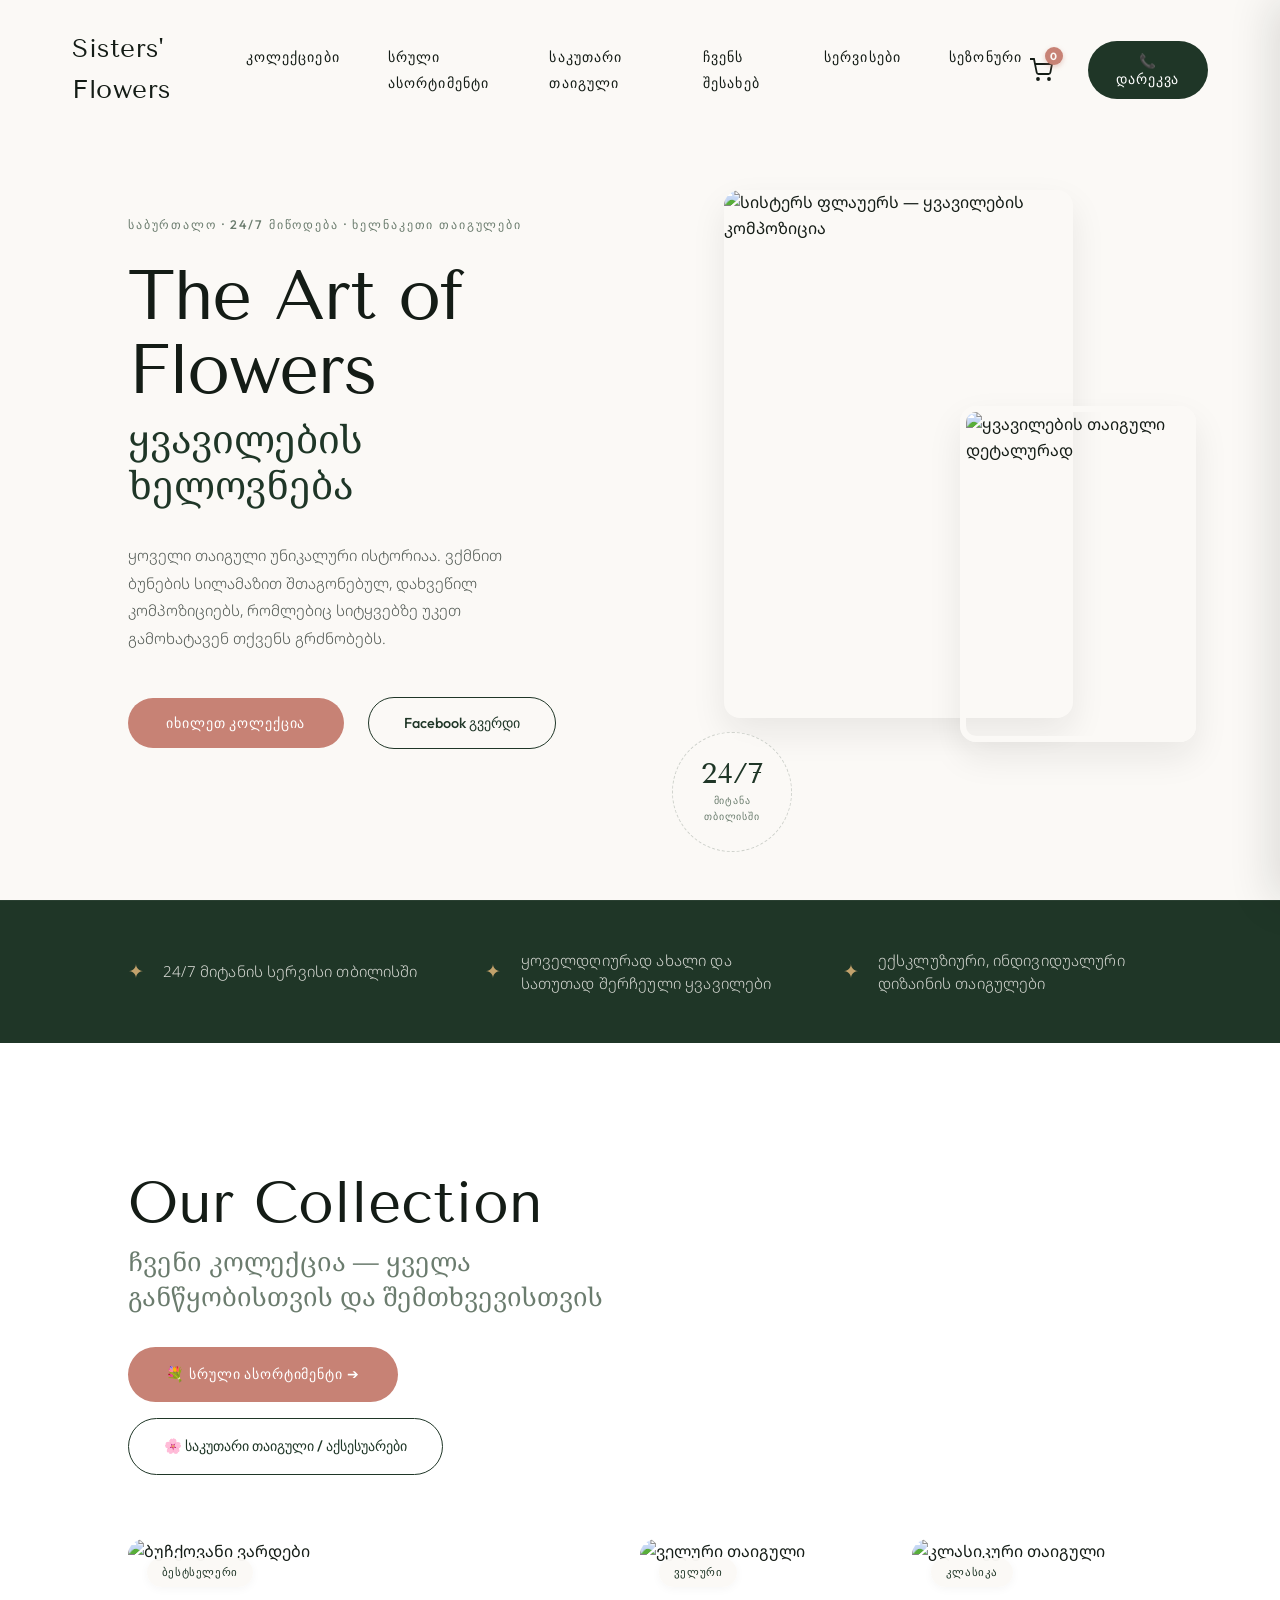
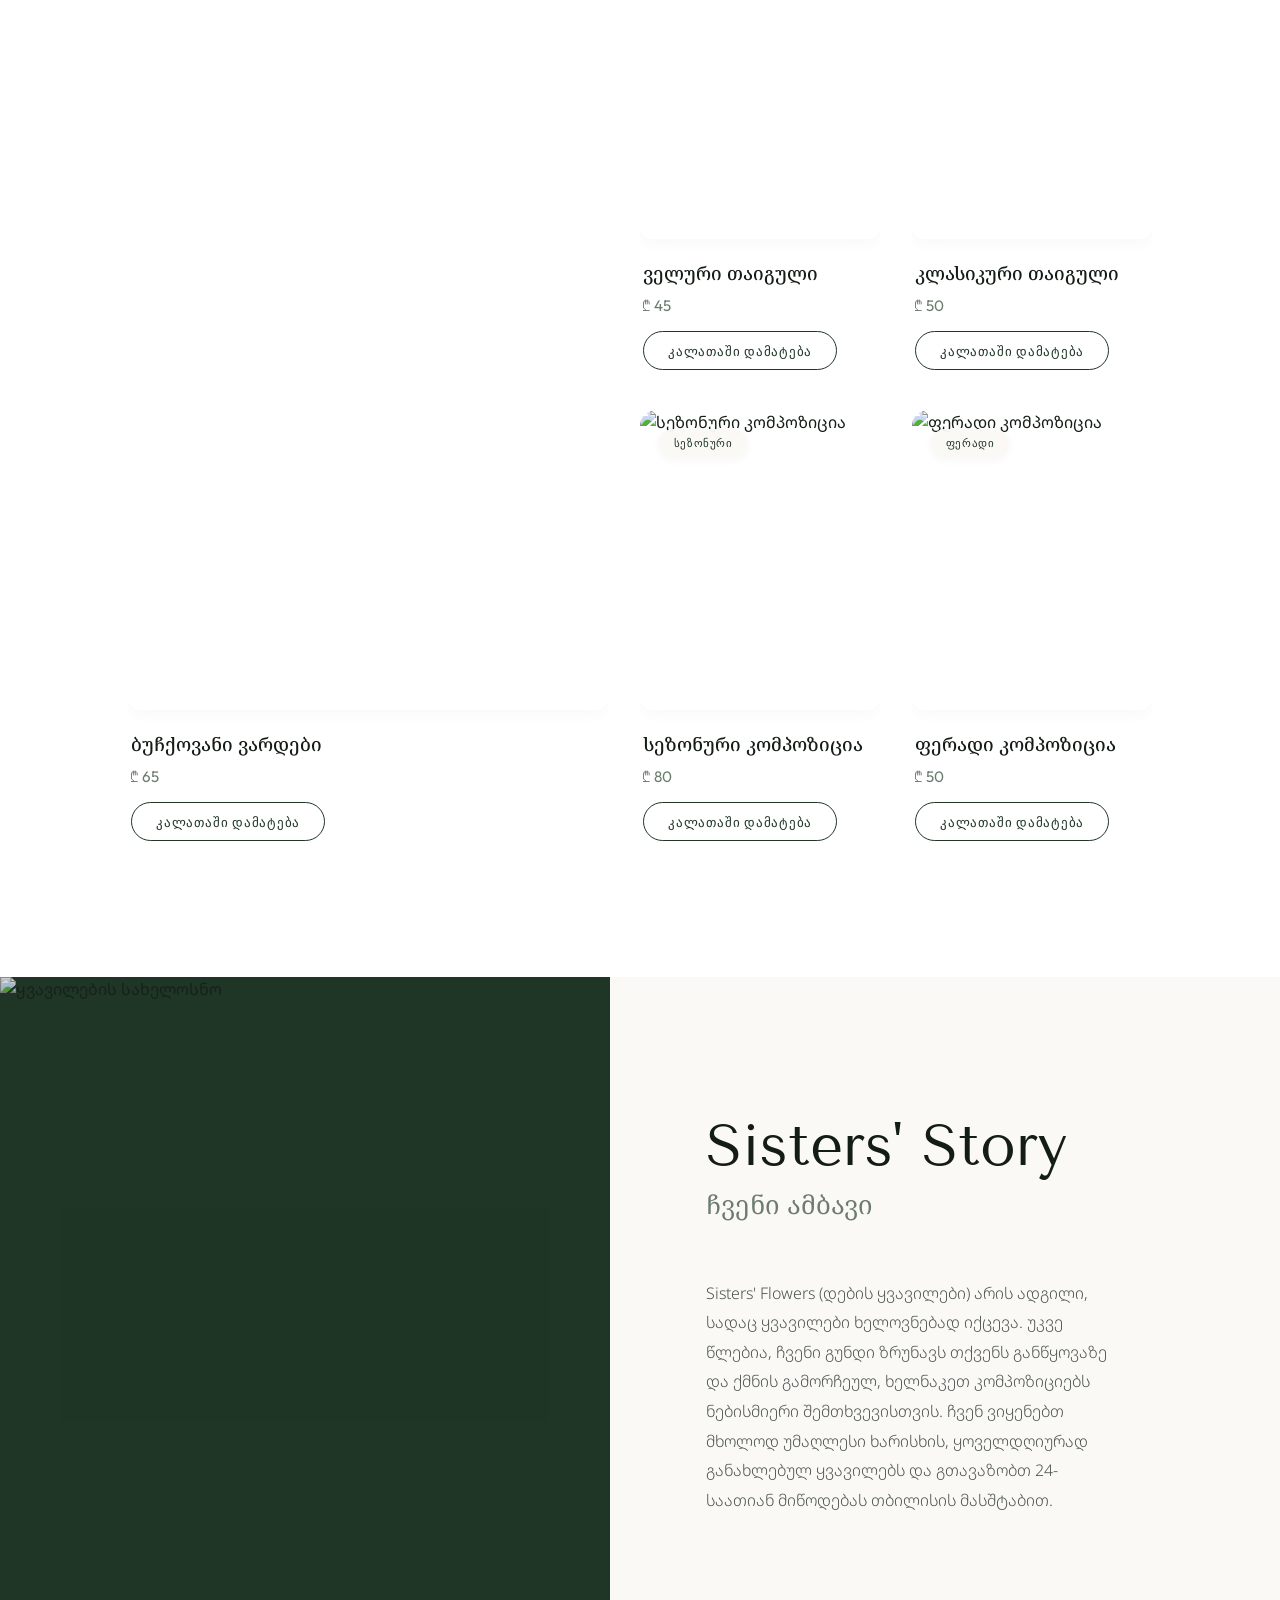
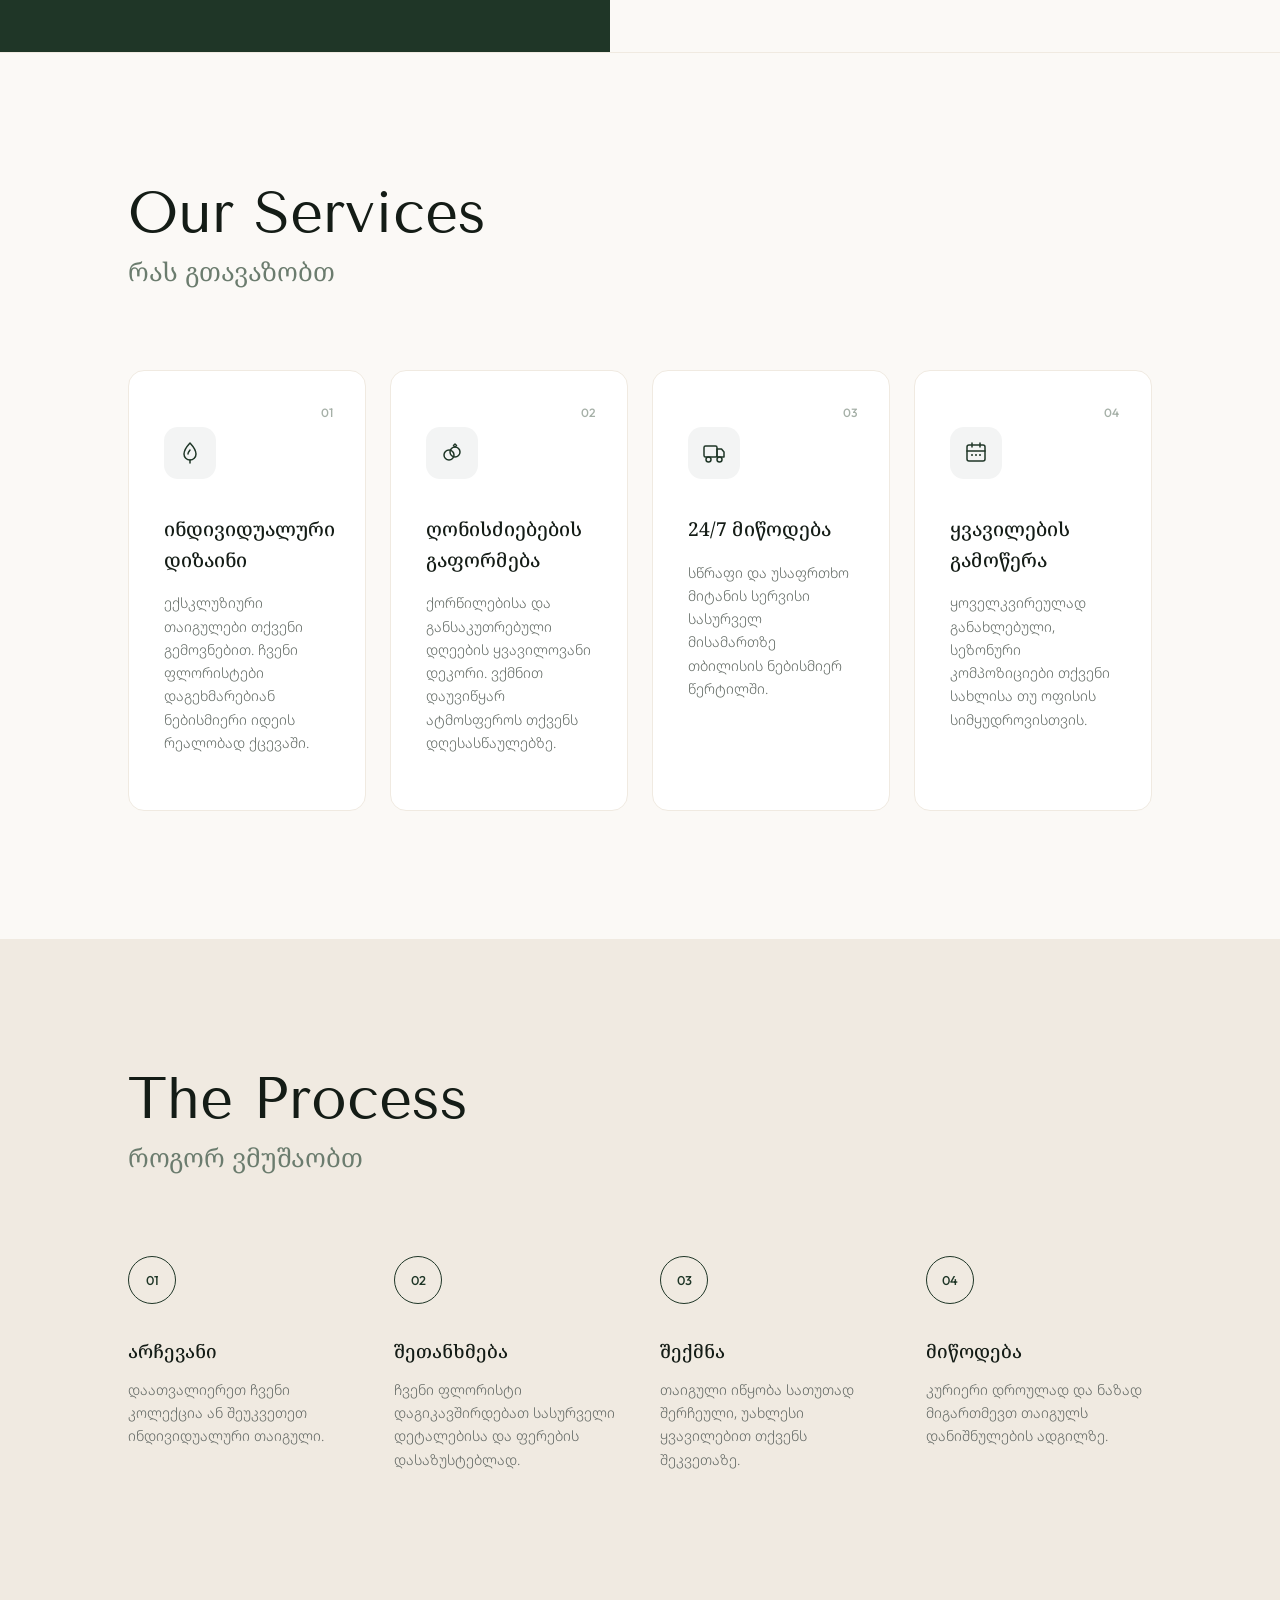
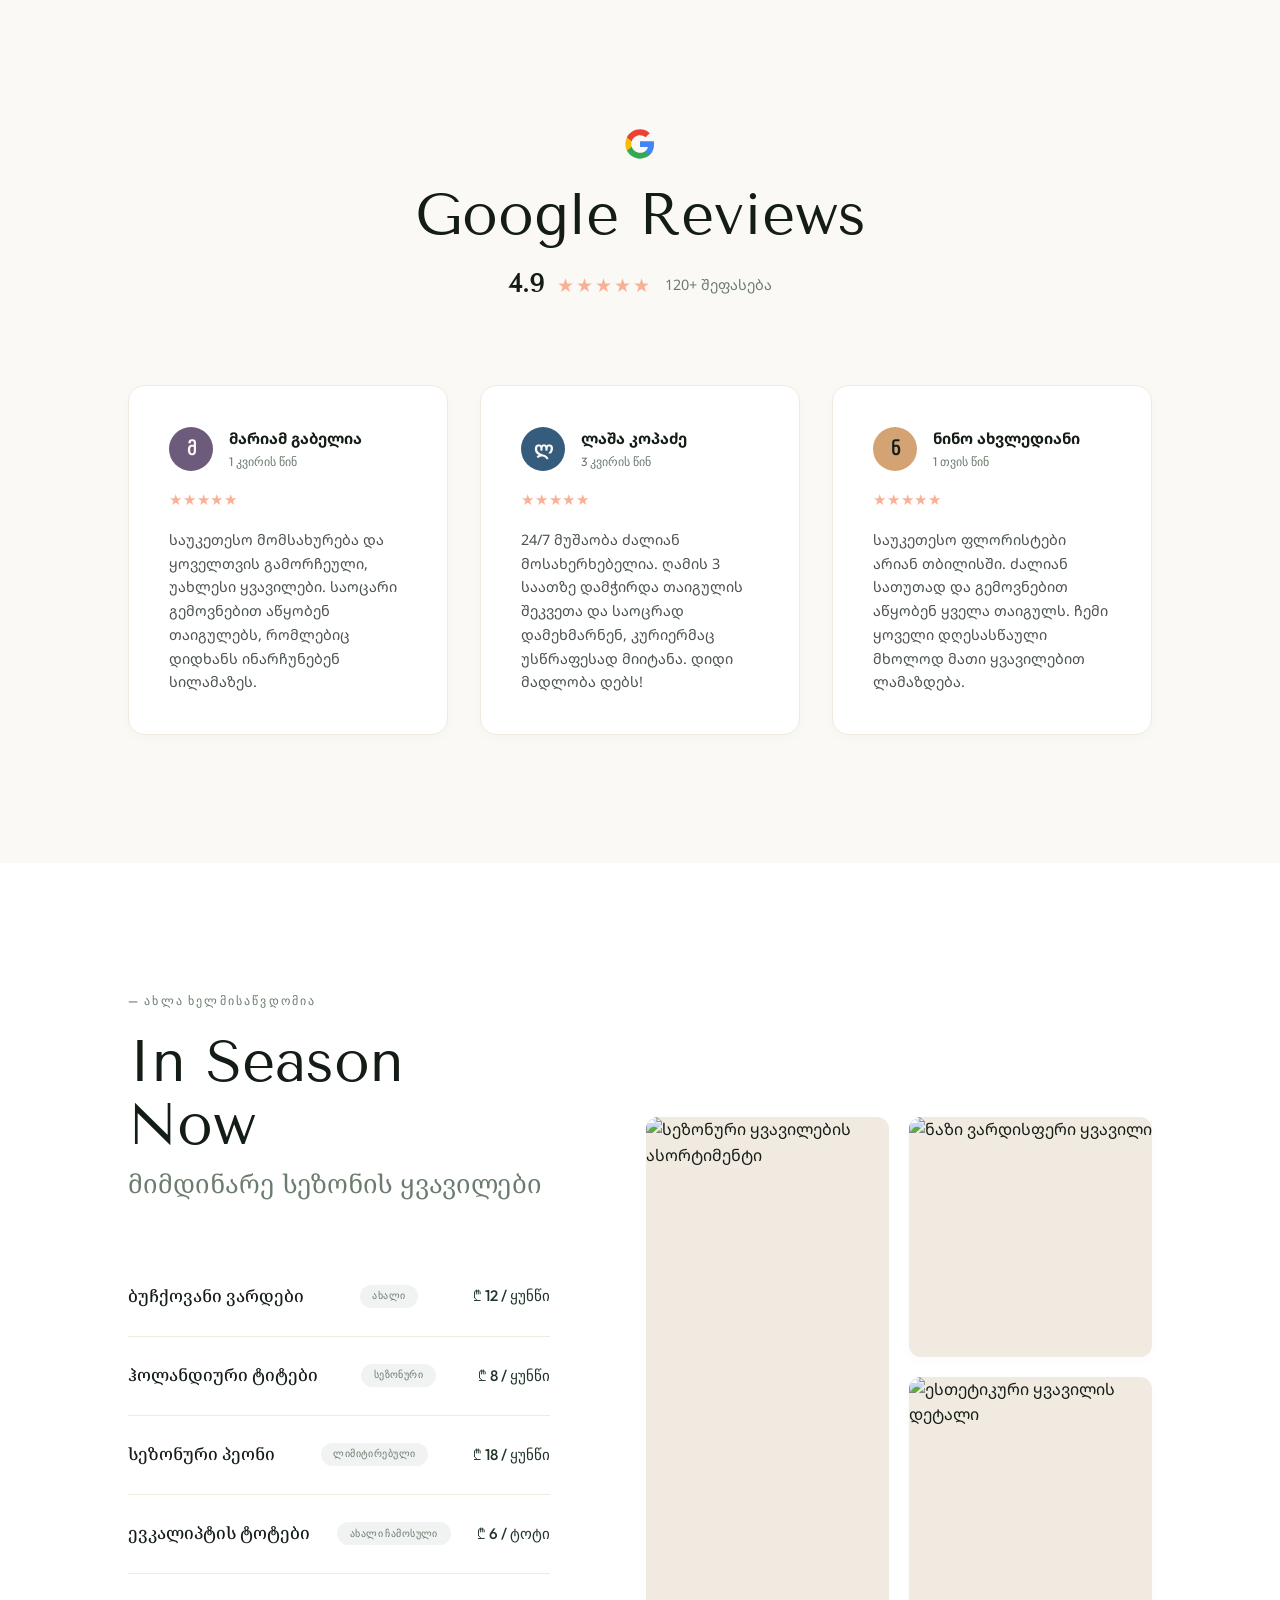
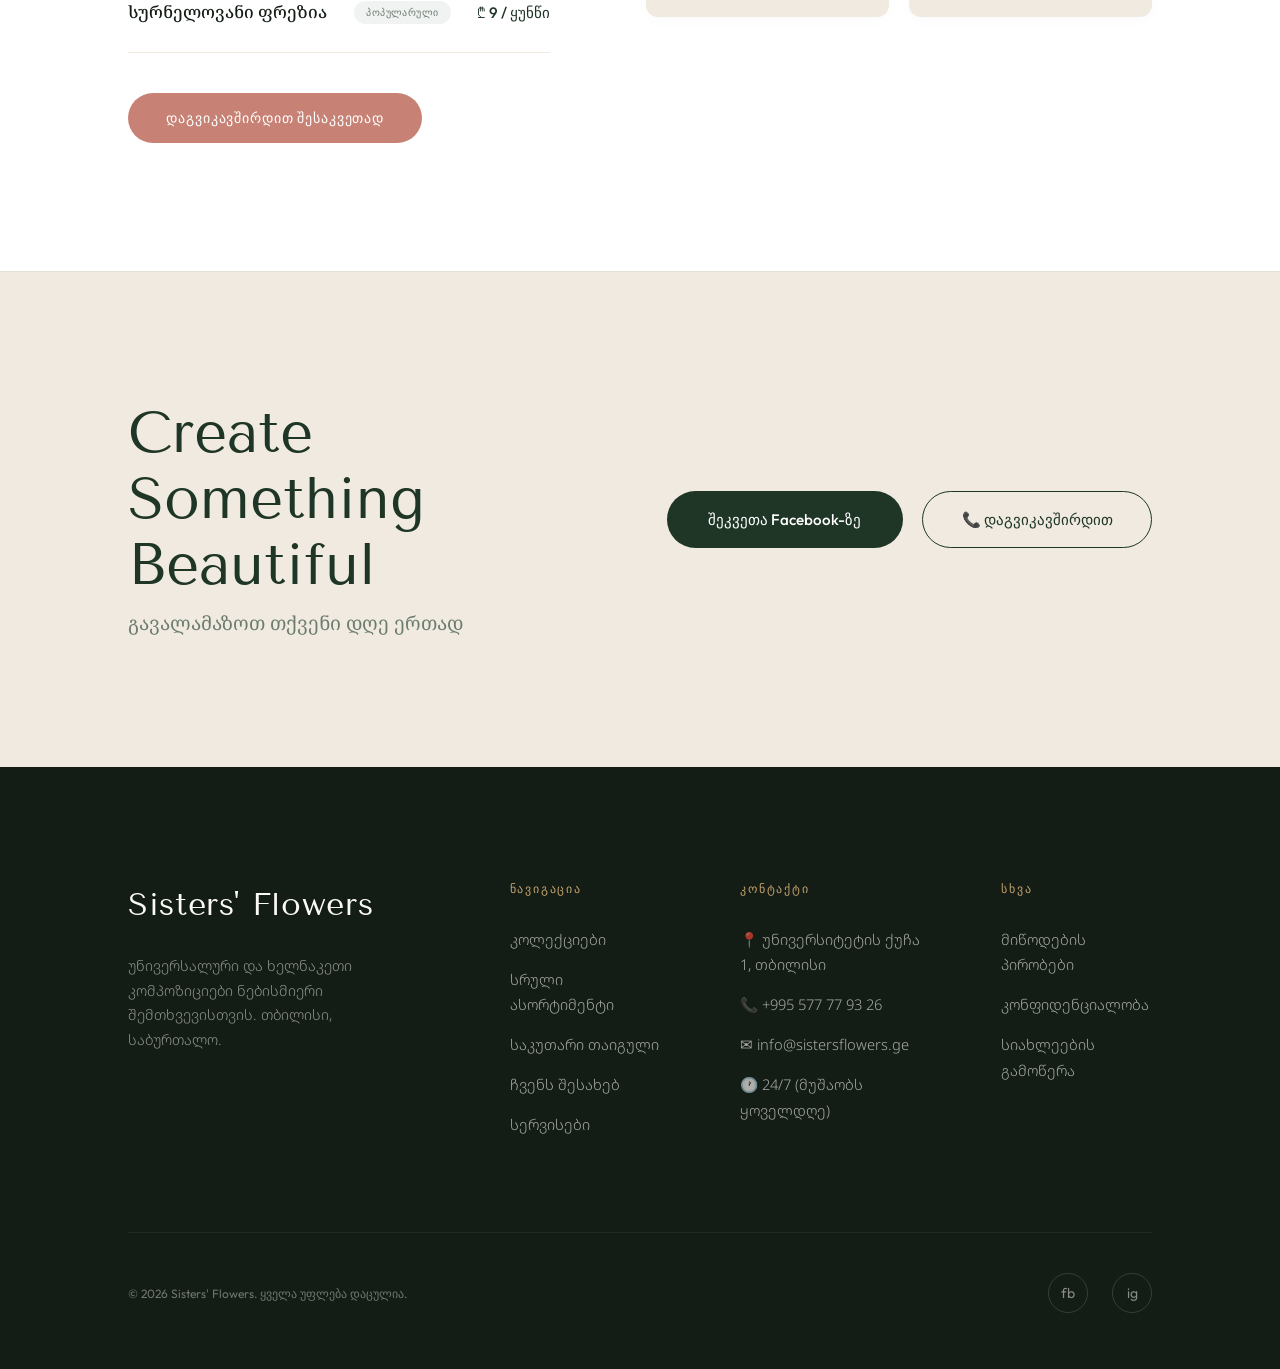
==== commit d176982b: "Add files via upload" ====
--- a/index.html
+++ b/index.html
@@ -22,6 +22,7 @@
     <a href="#" class="nav-logo">Sisters' Flowers</a>
     <ul class="nav-links">
       <li><a href="#collections">კოლექციები</a></li>
+      <li><a href="catalog.html">სრული ასორტიმენტი</a></li>
       <li><a href="custom.html">საკუთარი თაიგული</a></li>
       <li><a href="#about">ჩვენს შესახებ</a></li>
       <li><a href="#services">სერვისები</a></li>
@@ -104,8 +105,12 @@
         <h2 class="section-title">Our Collection</h2>
         <p class="section-title-ka" style="margin-bottom: 0;">ჩვენი კოლექცია — ყველა განწყობისთვის და შემთხვევისთვის</p>
       </div>
-      <a href="custom.html" class="btn-primary" style="text-decoration: none; margin-bottom: 0.5rem;"><span>🌸 საკუთარი
-          თაიგულის აწყობა / სხვა ყვავილები</span></a>
+      <div style="display: flex; gap: 1rem; flex-wrap: wrap; margin-bottom: 0.5rem;">
+        <a href="catalog.html" class="btn-primary" style="text-decoration: none;"><span>💐 სრული ასორტიმენტი
+            ➔</span></a>
+        <a href="custom.html" class="btn-ghost" style="text-decoration: none;"><span>🌸 საკუთარი თაიგული /
+            აქსესუარები</span></a>
+      </div>
     </div>
     <div class="collections-grid" id="collectionsGrid">
       <!-- Dynamically populated via main.js -->
@@ -349,15 +354,17 @@
       </div>
       <div class="seasonal-gallery reveal">
         <div class="sg-item">
-          <img class="sg-img" src="https://images.unsplash.com/photo-1495379572396-5f29c0aa6cf0?w=500&q=80"
+          <img class="sg-img" src="https://thursd.com/storage/media/51873/May-birth-flower-lily-of-the-valley-.jpg"
             alt="სეზონური ყვავილების ასორტიმენტი" />
         </div>
         <div class="sg-item">
-          <img class="sg-img" src="https://images.unsplash.com/photo-1459156212016-c812468e2115?w=400&q=80"
+          <img class="sg-img"
+            src="https://www.thespruce.com/thmb/gLFCzPXIq1wACJeSfz9IaxhBGLo=/1500x0/filters:no_upscale():max_bytes(150000):strip_icc()/best-flowers-for-late-spring-1402253-01-78bceb39a9554562b53d7cd0367056d8.jpg"
             alt="ნაზი ვარდისფერი ყვავილი" />
         </div>
         <div class="sg-item">
-          <img class="sg-img" src="https://images.unsplash.com/photo-1583922606661-0822ed0bd916?w=400&q=80"
+          <img class="sg-img"
+            src="https://media.istockphoto.com/id/1489154382/photo/bird-robin-sitting-on-cherry-branches-with-white-flowers-on-a-sunny-spring-day.jpg?s=612x612&w=0&k=20&c=e_gjYsShyDU1mf4Z0ORMmb4oLIkDjQTrhqZ_1QLBCQU="
             alt="ესთეტიკური ყვავილის დეტალი" />
         </div>
       </div>
@@ -387,11 +394,11 @@
       <div>
         <p class="footer-col-title">ნავიგაცია</p>
         <ul class="footer-links">
-          <li><a href="#collections">კოლექციები</a></li>
+          <li><a href="index.html#collections">კოლექციები</a></li>
+          <li><a href="catalog.html">სრული ასორტიმენტი</a></li>
           <li><a href="custom.html">საკუთარი თაიგული</a></li>
-          <li><a href="#about">ჩვენს შესახებ</a></li>
-          <li><a href="#services">სერვისები</a></li>
-          <li><a href="#seasonal">სეზონური</a></li>
+          <li><a href="index.html#about">ჩვენს შესახებ</a></li>
+          <li><a href="index.html#services">სერვისები</a></li>
         </ul>
       </div>
       <div>
--- a/style.css
+++ b/style.css
@@ -427,6 +427,7 @@
 .card {
   display: flex;
   flex-direction: column;
+  height: 100%;
   background: transparent;
   border-radius: 16px;
   overflow: hidden;
@@ -441,7 +442,7 @@
 .card-img-container {
   position: relative;
   width: 100%;
-  height: 100%;
+  height: auto;
   aspect-ratio: 4/5;
   overflow: hidden;
   border-radius: 12px;
@@ -484,6 +485,9 @@
 
 .card-details {
   padding: 1.2rem 0.2rem 0.5rem;
+  display: flex;
+  flex-direction: column;
+  flex-grow: 1;
 }
 
 .card-name {
@@ -497,6 +501,14 @@
 
 .card:hover .card-name {
   color: var(--blush);
+}
+
+.card-desc {
+  font-family: var(--font-body-ka);
+  font-size: 0.85rem;
+  line-height: 1.5;
+  color: var(--mist);
+  margin-bottom: 0.8rem;
 }
 
 .card-price {
@@ -504,6 +516,7 @@
   font-size: 0.95rem;
   font-weight: 400;
   color: var(--mist);
+  margin-bottom: 0.8rem;
 }
 
 /* ── ABOUT ── */
@@ -1491,6 +1504,13 @@
   border-radius: 8px;
 }
 
+.cart-item-img-contain {
+  object-fit: contain !important;
+  background-color: #ffffff;
+  padding: 0;
+  border: 1px solid var(--parchment);
+}
+
 .cart-item-details {
   flex: 1;
   display: flex;
@@ -1823,7 +1843,7 @@
   padding: 0.65rem 1.5rem;
   border-radius: 30px;
   cursor: pointer;
-  margin-top: 0.8rem;
+  margin-top: auto;
   align-self: flex-start;
   transition: background 0.3s, color 0.3s, border-color 0.3s, transform 0.2s;
 }
@@ -1968,6 +1988,12 @@
   transition: transform 0.8s cubic-bezier(0.16, 1, 0.3, 1);
 }
 
+.stem-img-contain {
+  object-fit: contain !important;
+  background-color: #ffffff;
+  padding: 0;
+}
+
 .stem-card:hover .stem-img {
   transform: scale(1.04);
 }
@@ -2118,4 +2144,87 @@
     grid-template-columns: 1fr;
     gap: 2rem;
   }
+}
+
+/* ── Catalog Section and Grid ── */
+.catalog-section {
+  padding: 8rem 4.5rem;
+  max-width: 1400px;
+  margin: 0 auto;
+}
+
+.catalog-grid {
+  display: grid;
+  grid-template-columns: repeat(auto-fill, minmax(280px, 1fr));
+  gap: 3rem 2rem;
+  margin-top: 3rem;
+}
+
+/* Ensure catalog cards do not inherit first-child Collections styling */
+.catalog-grid .card:first-child {
+  grid-row: auto;
+}
+.catalog-grid .card:first-child .card-img-container {
+  height: auto;
+  aspect-ratio: 4/5;
+}
+
+/* ── Catalog Filter Bar ── */
+.filter-bar {
+  display: flex;
+  justify-content: center;
+  flex-wrap: wrap;
+  gap: 0.8rem;
+  margin: 2rem 0 1rem;
+}
+
+.filter-btn {
+  background: var(--cream);
+  border: 1px solid rgba(31, 54, 39, .1);
+  padding: 0.6rem 1.6rem;
+  border-radius: 30px;
+  font-family: var(--font-body-ka);
+  font-size: 0.88rem;
+  font-weight: 500;
+  color: var(--ink);
+  cursor: pointer;
+  transition: all 0.4s cubic-bezier(0.16, 1, 0.3, 1);
+}
+
+.filter-btn:hover {
+  background: var(--moss);
+  color: #fff;
+  border-color: var(--moss);
+  transform: translateY(-1px);
+}
+
+.filter-btn.active {
+  background: var(--moss);
+  color: #fff;
+  border-color: var(--moss);
+  box-shadow: 0 4px 12px rgba(31, 54, 39, 0.15);
+}
+
+/* Responsive Overrides for Catalog Page */
+@media (max-width: 1200px) {
+  .catalog-section {
+    padding: 8rem 4.5rem;
+  }
+}
+
+@media (max-width: 768px) {
+  .catalog-section {
+    padding: 6rem 2rem;
+  }
+  .catalog-grid {
+    grid-template-columns: 1fr;
+    gap: 2.5rem;
+  }
+  .filter-bar {
+    gap: 0.5rem;
+  }
+  .filter-btn {
+    padding: 0.5rem 1.2rem;
+    font-size: 0.8rem;
+  }
 }
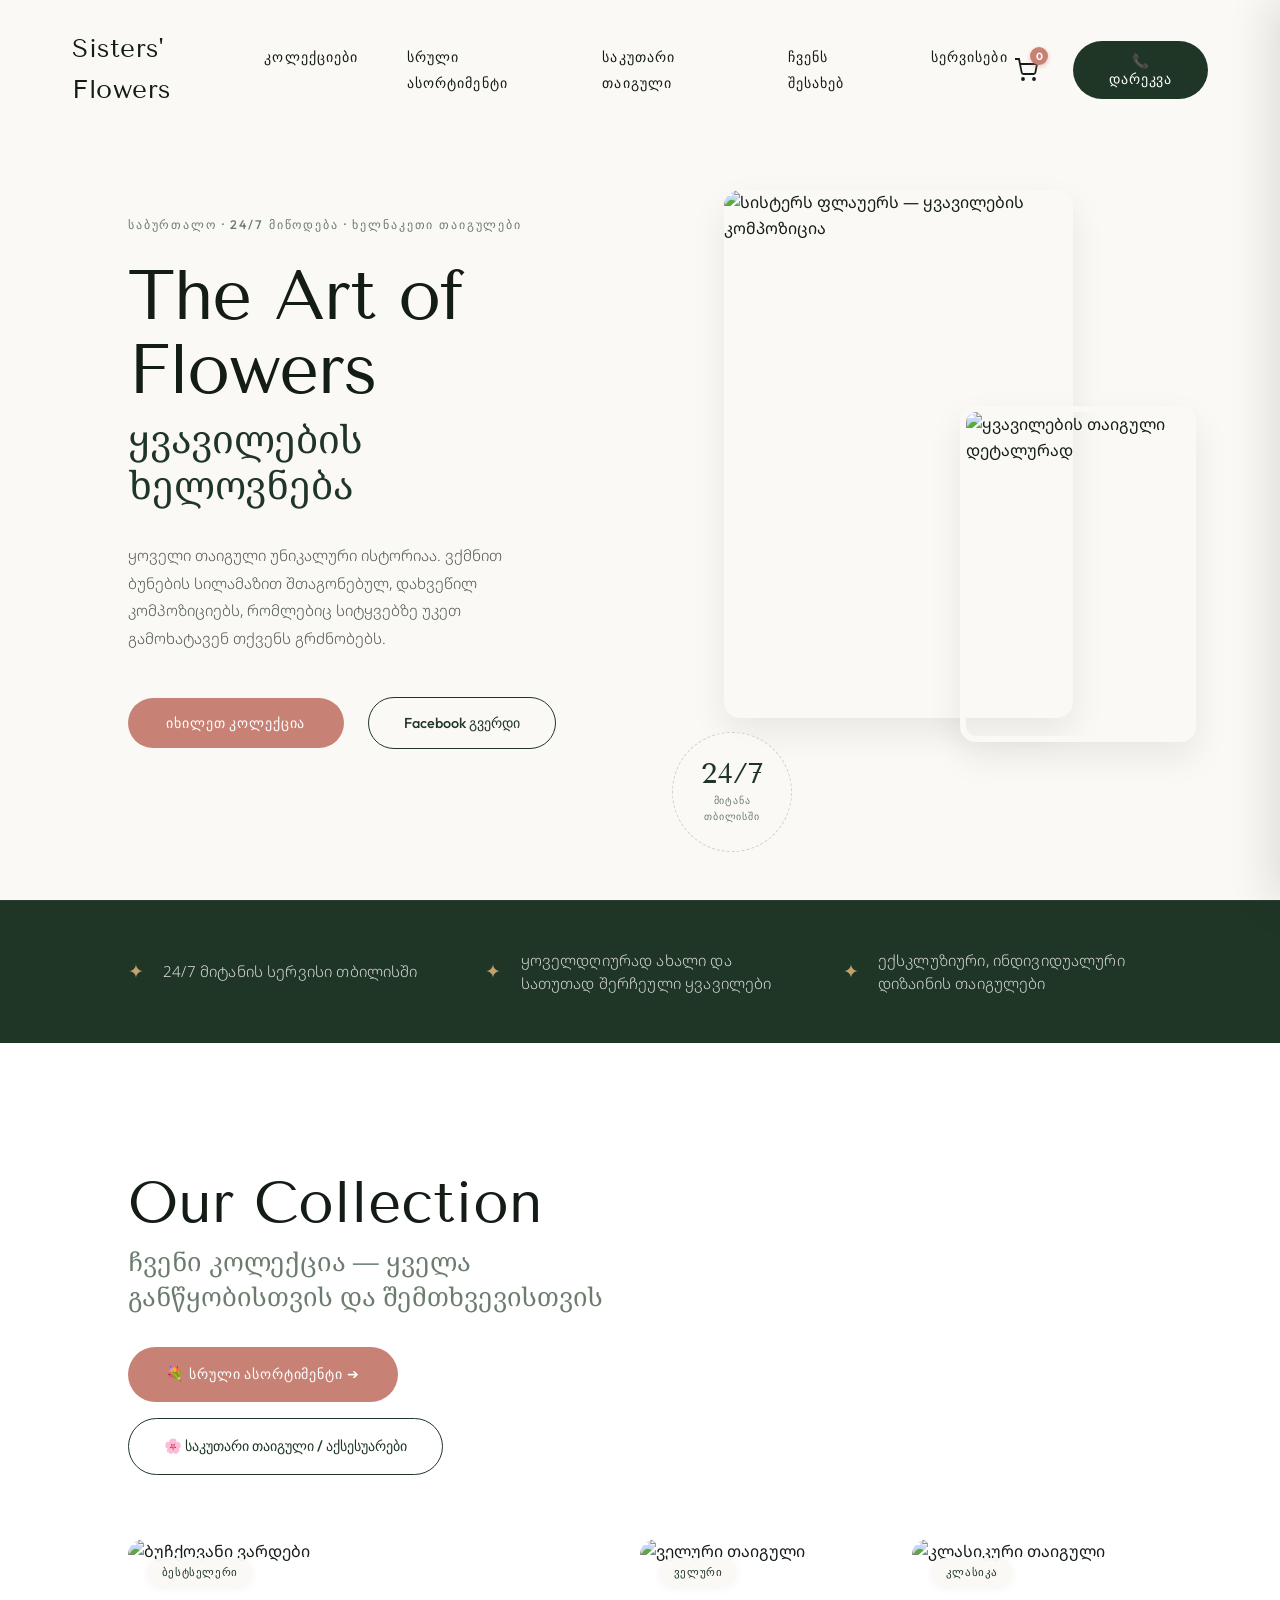
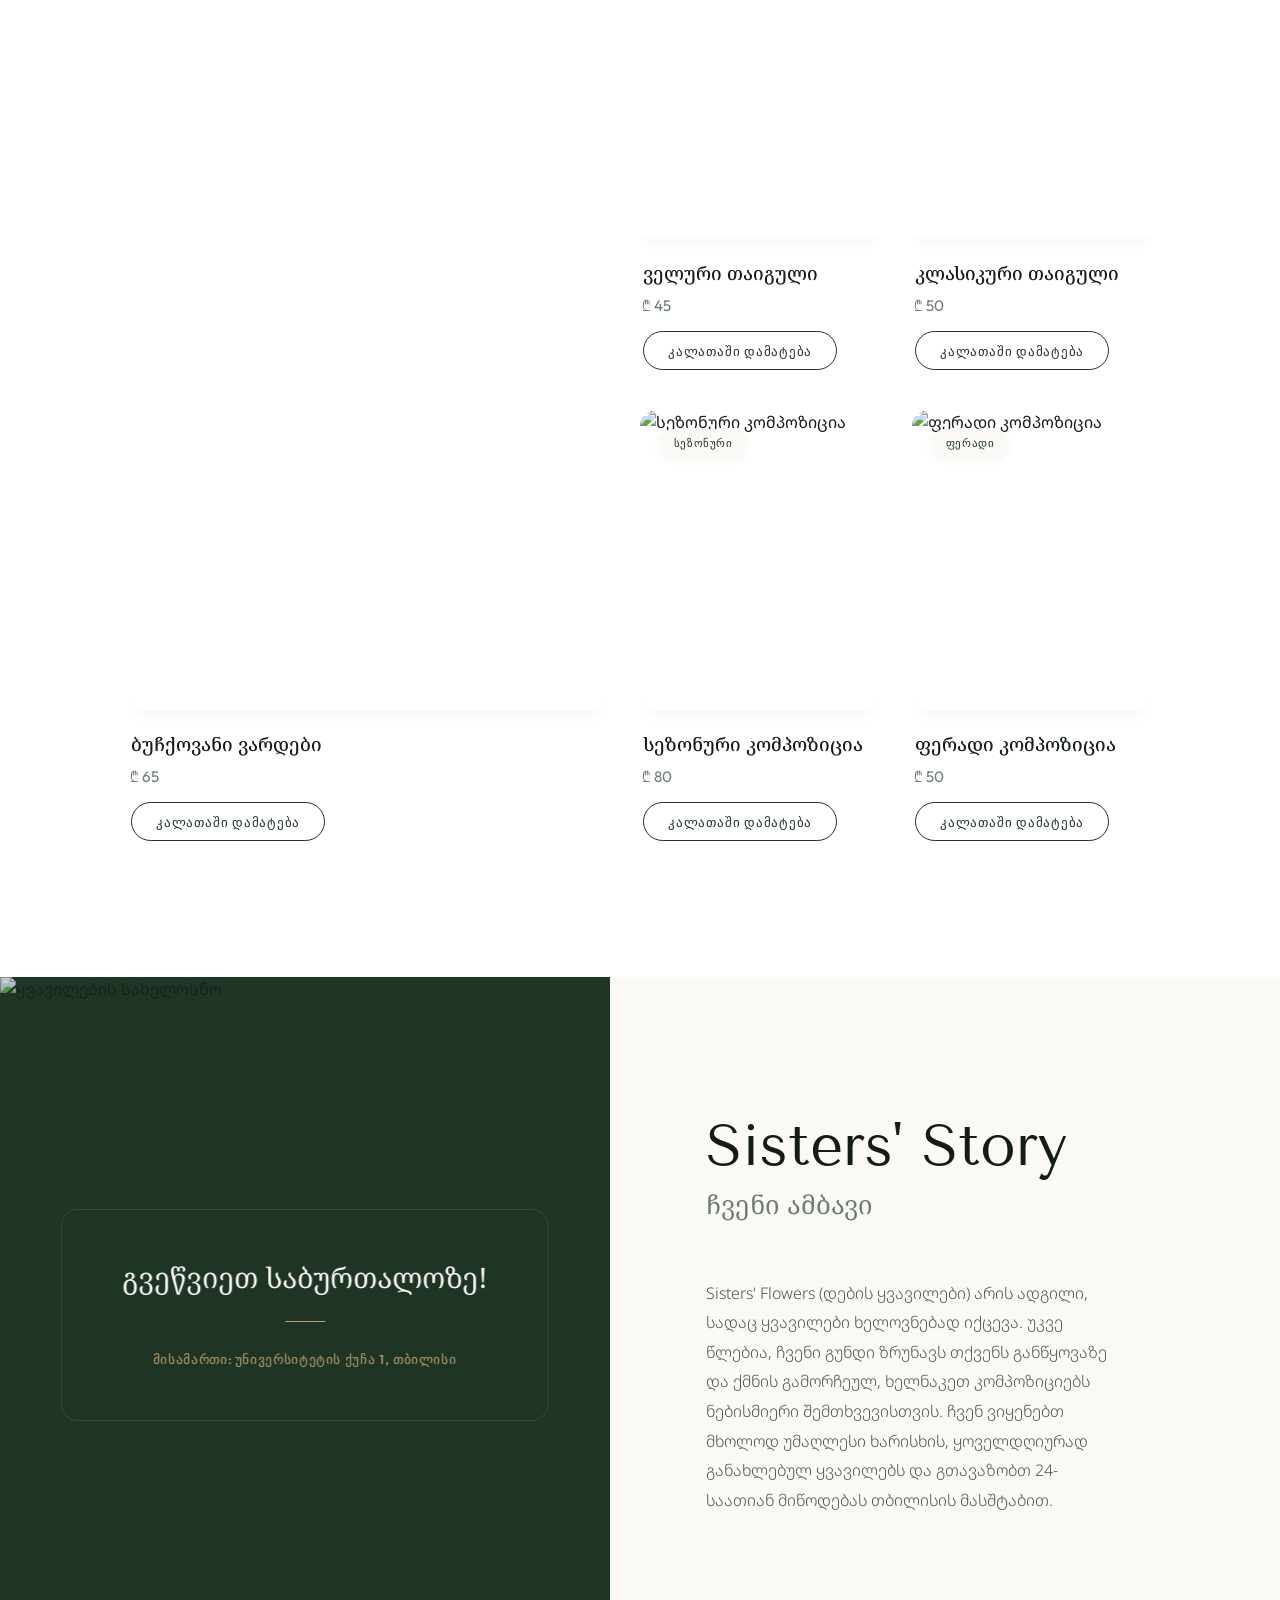
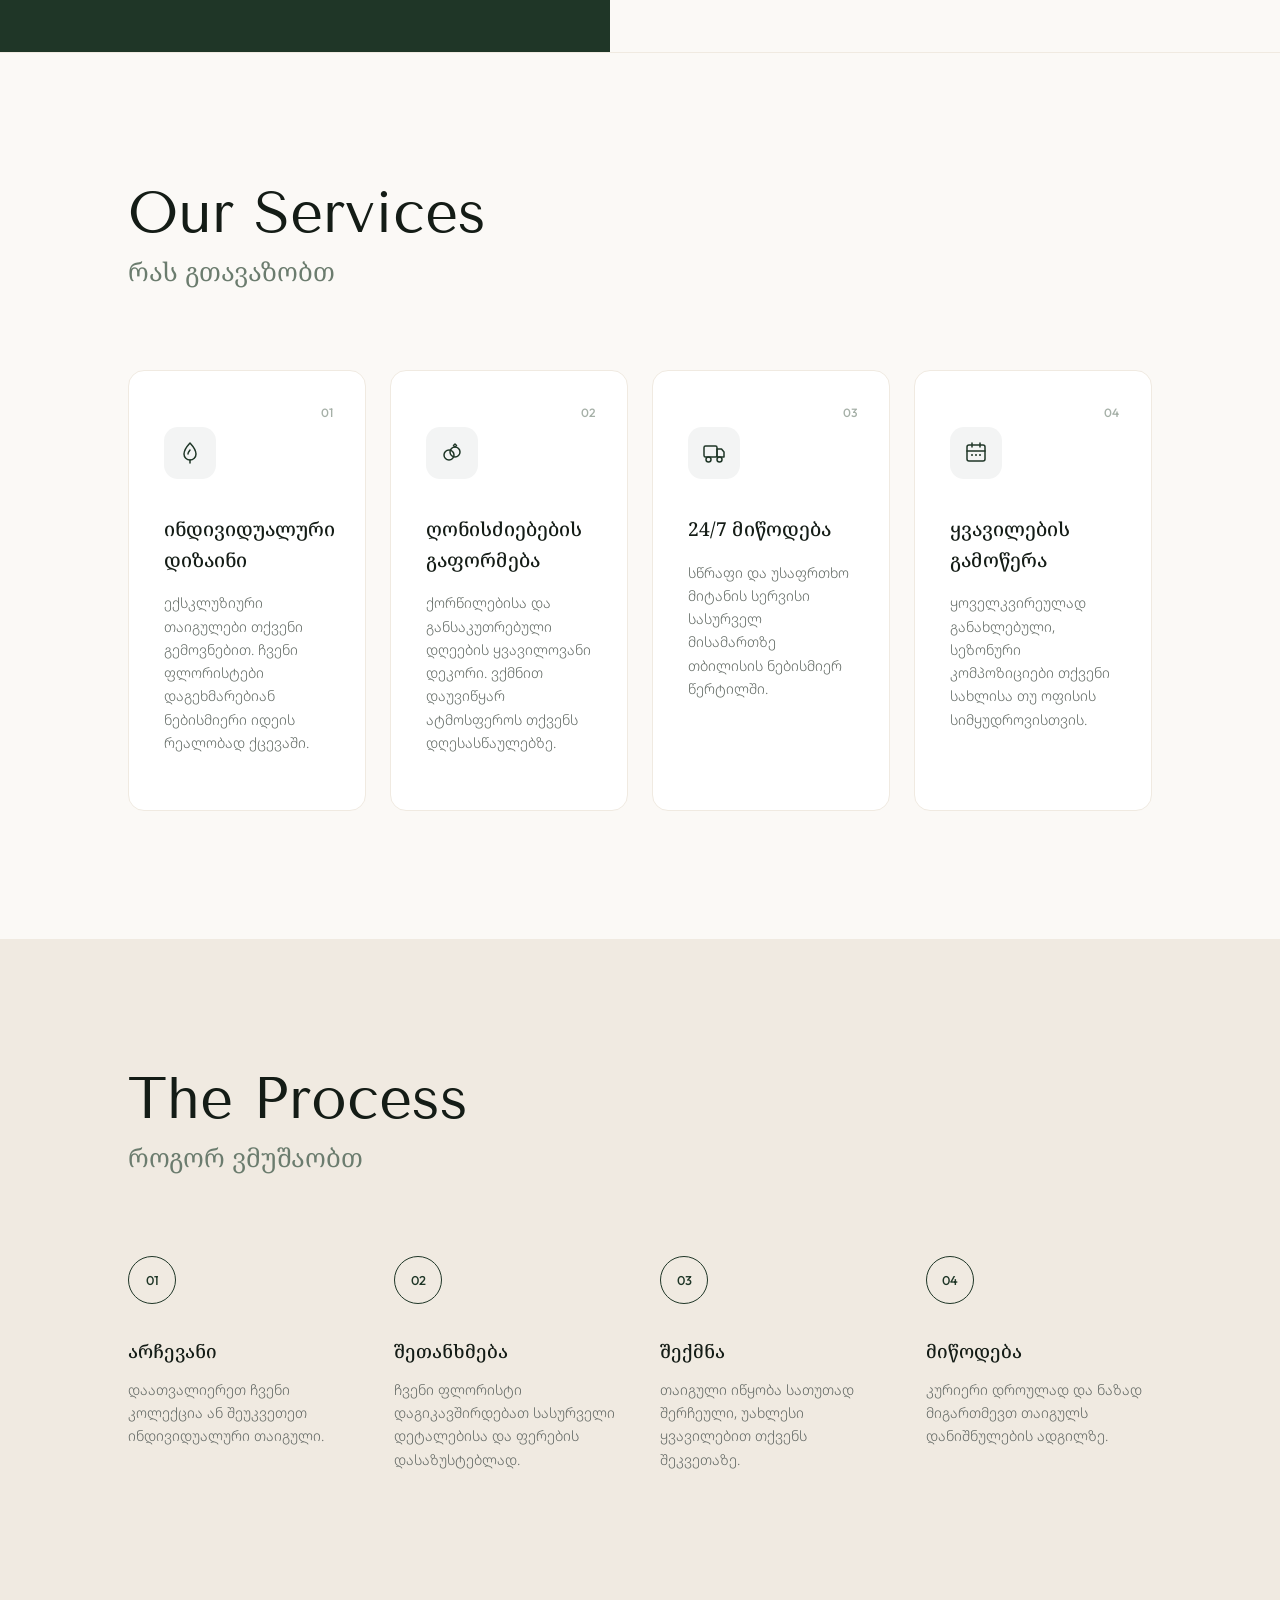
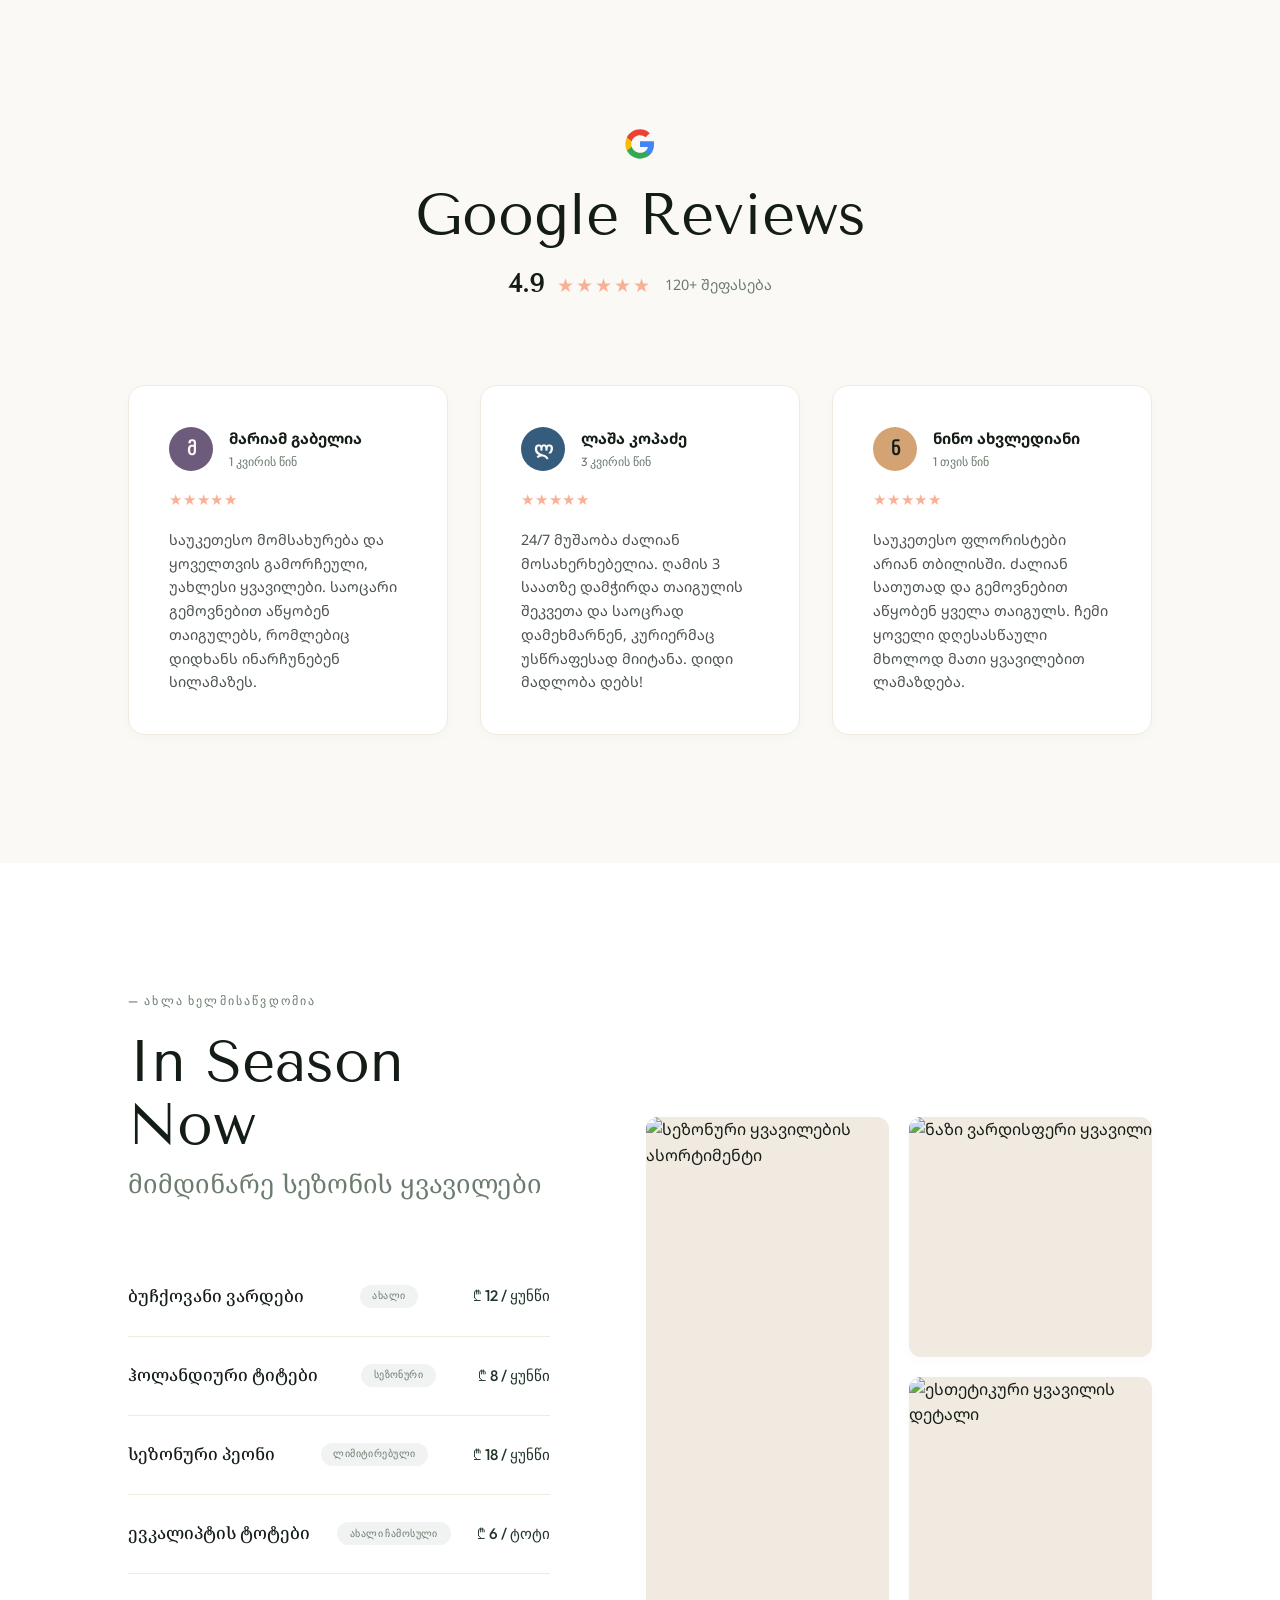
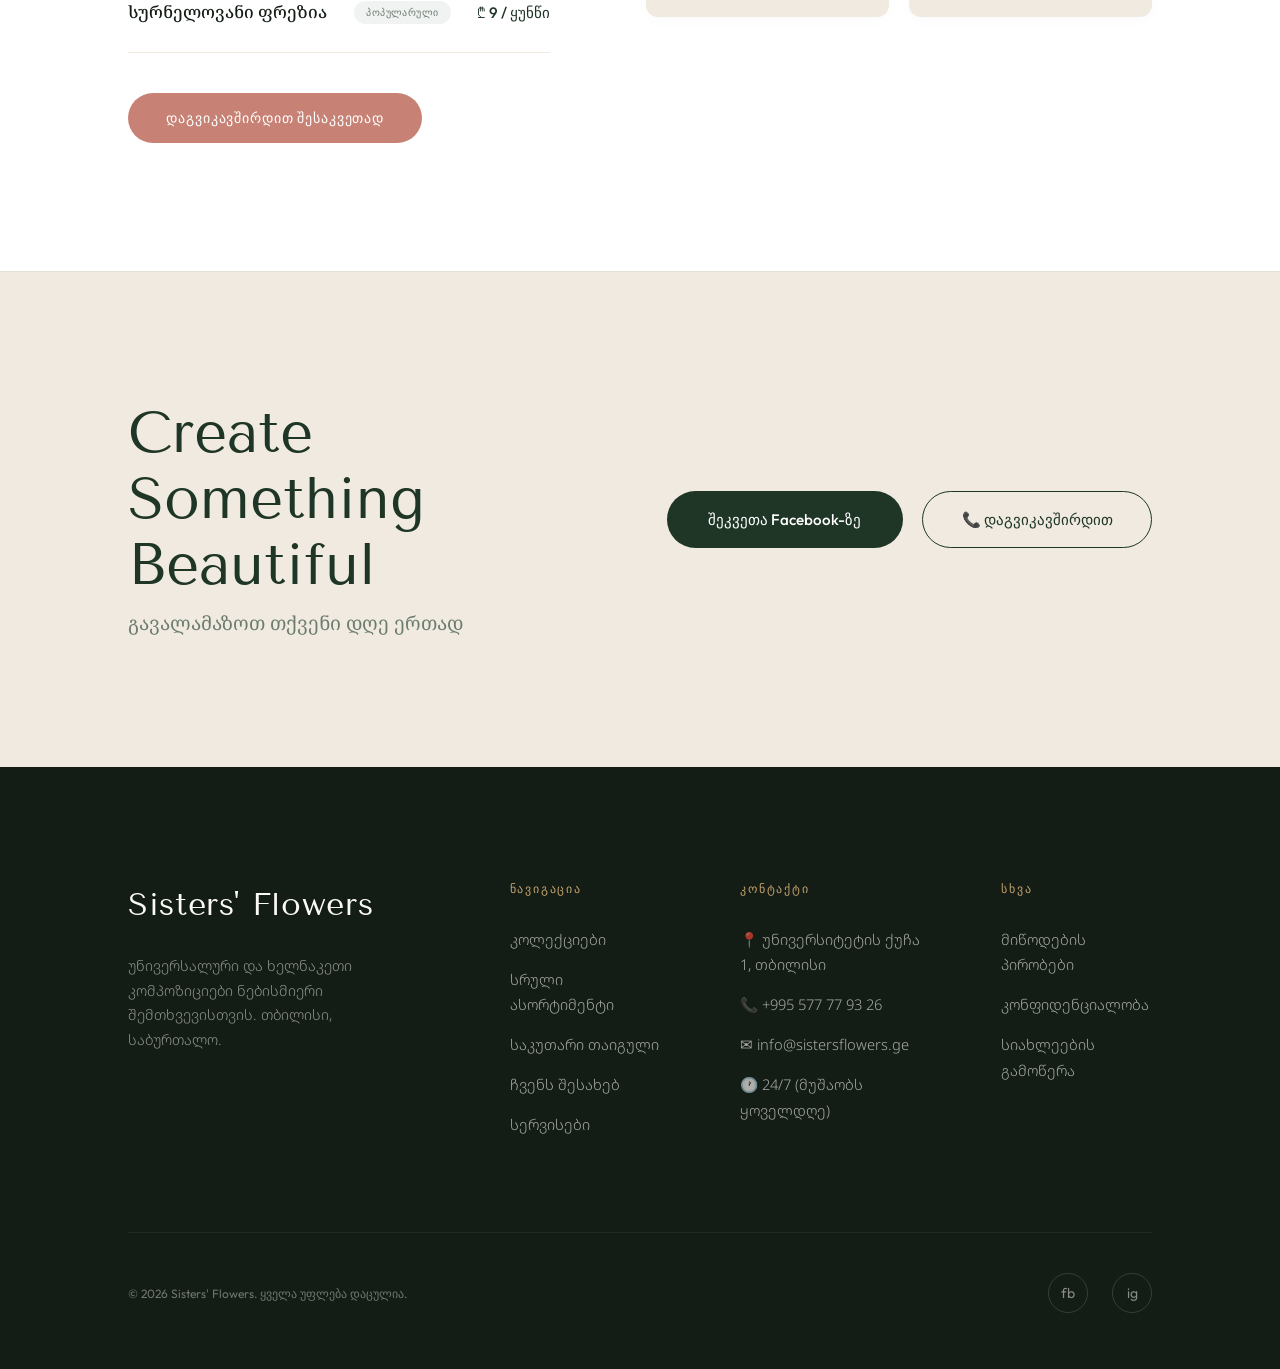
==== commit a2722840: "Add files via upload" ====
--- a/index.html
+++ b/index.html
@@ -26,7 +26,6 @@
       <li><a href="custom.html">საკუთარი თაიგული</a></li>
       <li><a href="#about">ჩვენს შესახებ</a></li>
       <li><a href="#services">სერვისები</a></li>
-      <li><a href="#seasonal">სეზონური</a></li>
     </ul>
     <div class="nav-actions">
       <button class="nav-cart-btn" id="cartBtn" aria-label="კალათა">
--- a/style.css
+++ b/style.css
@@ -506,9 +506,28 @@
 .card-desc {
   font-family: var(--font-body-ka);
   font-size: 0.85rem;
-  line-height: 1.5;
+  line-height: 1.4;
   color: var(--mist);
+  margin-bottom: 0;
+  
+  /* Hide and collapse by default */
+  overflow: hidden;
+  max-height: 0;
+  opacity: 0;
+  transform: translateY(10px);
+  
+  /* Smooth transitions */
+  transition: max-height 0.4s cubic-bezier(0.16, 1, 0.3, 1),
+              opacity 0.3s ease,
+              margin-bottom 0.4s cubic-bezier(0.16, 1, 0.3, 1),
+              transform 0.4s cubic-bezier(0.16, 1, 0.3, 1);
+}
+
+.card:hover .card-desc {
+  max-height: 10rem; /* Large enough to display the full text without cutting off */
+  opacity: 1;
   margin-bottom: 0.8rem;
+  transform: translateY(0);
 }
 
 .card-price {
@@ -1941,17 +1960,12 @@
   animation: fadeUp .9s 1s forwards;
 }
 
-.stem-builder-section, .other-flowers-section {
+.stem-builder-section {
   padding: 8rem 8rem;
   background: var(--pale);
 }
 
-.other-flowers-section {
-  background: var(--cream);
-  border-top: 1px solid var(--parchment);
-}
-
-.stems-grid, .other-flowers-grid {
+.stems-grid {
   display: grid;
   grid-template-columns: repeat(auto-fill, minmax(280px, 1fr));
   gap: 2.5rem;
@@ -2127,7 +2141,7 @@
   .custom-hero {
     padding: 10rem 4.5rem 5rem;
   }
-  .stem-builder-section, .other-flowers-section {
+  .stem-builder-section {
     padding: 6rem 4.5rem;
   }
 }
@@ -2137,10 +2151,10 @@
     padding: 8rem 2rem 4rem;
     min-height: auto;
   }
-  .stem-builder-section, .other-flowers-section {
+  .stem-builder-section {
     padding: 5rem 2rem;
   }
-  .stems-grid, .other-flowers-grid {
+  .stems-grid {
     grid-template-columns: 1fr;
     gap: 2rem;
   }
